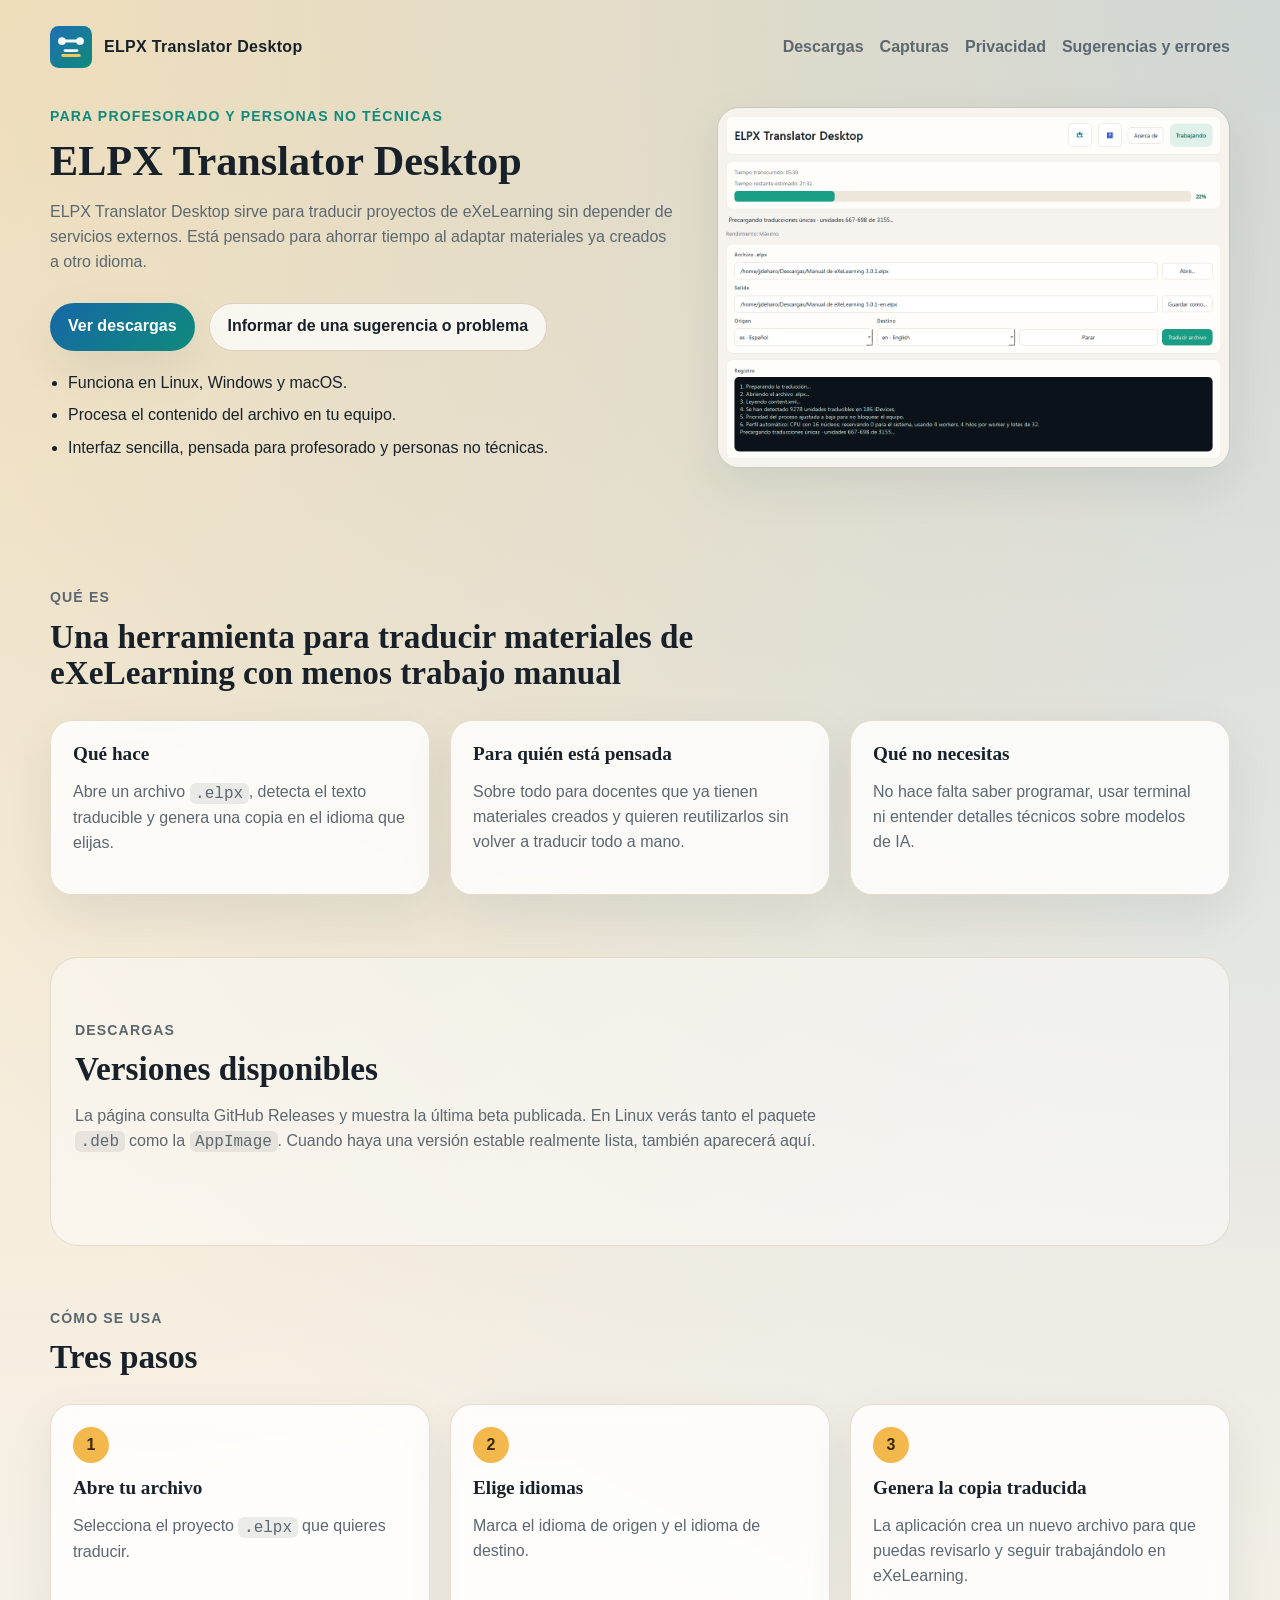
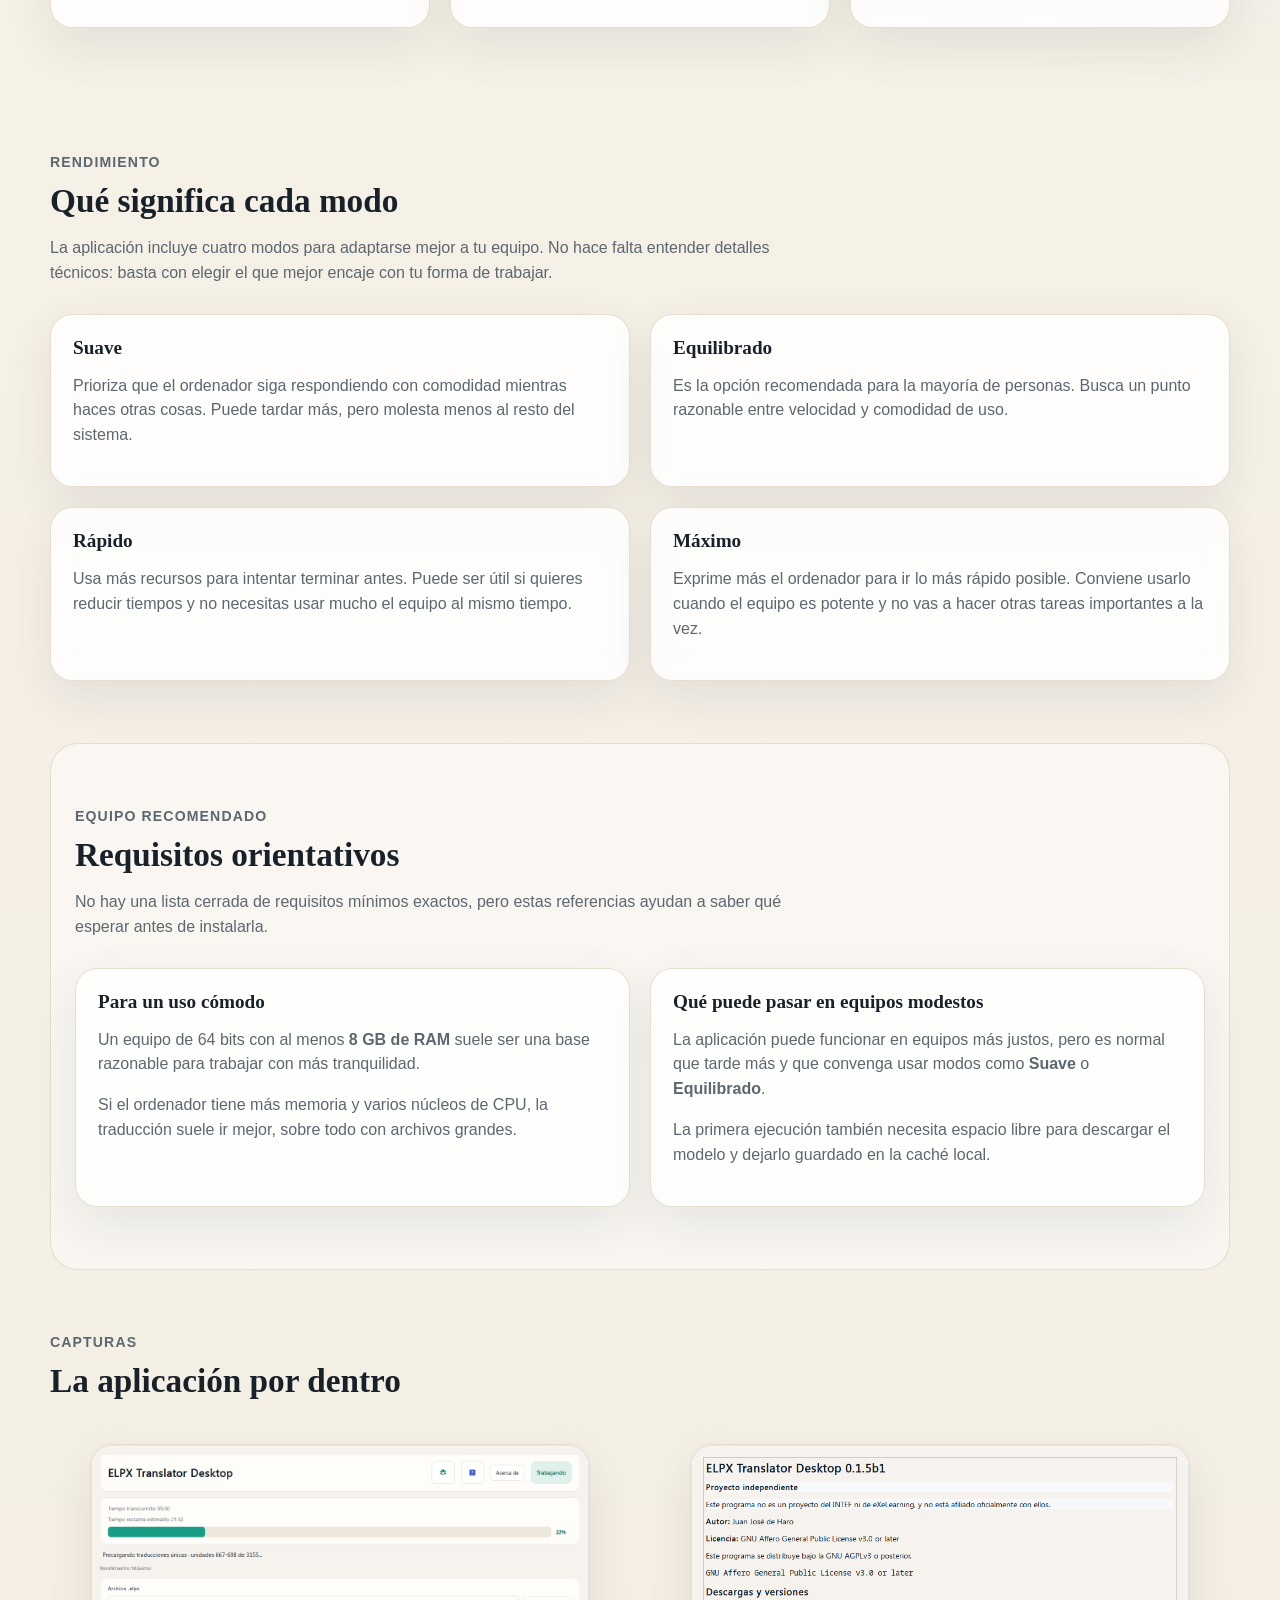
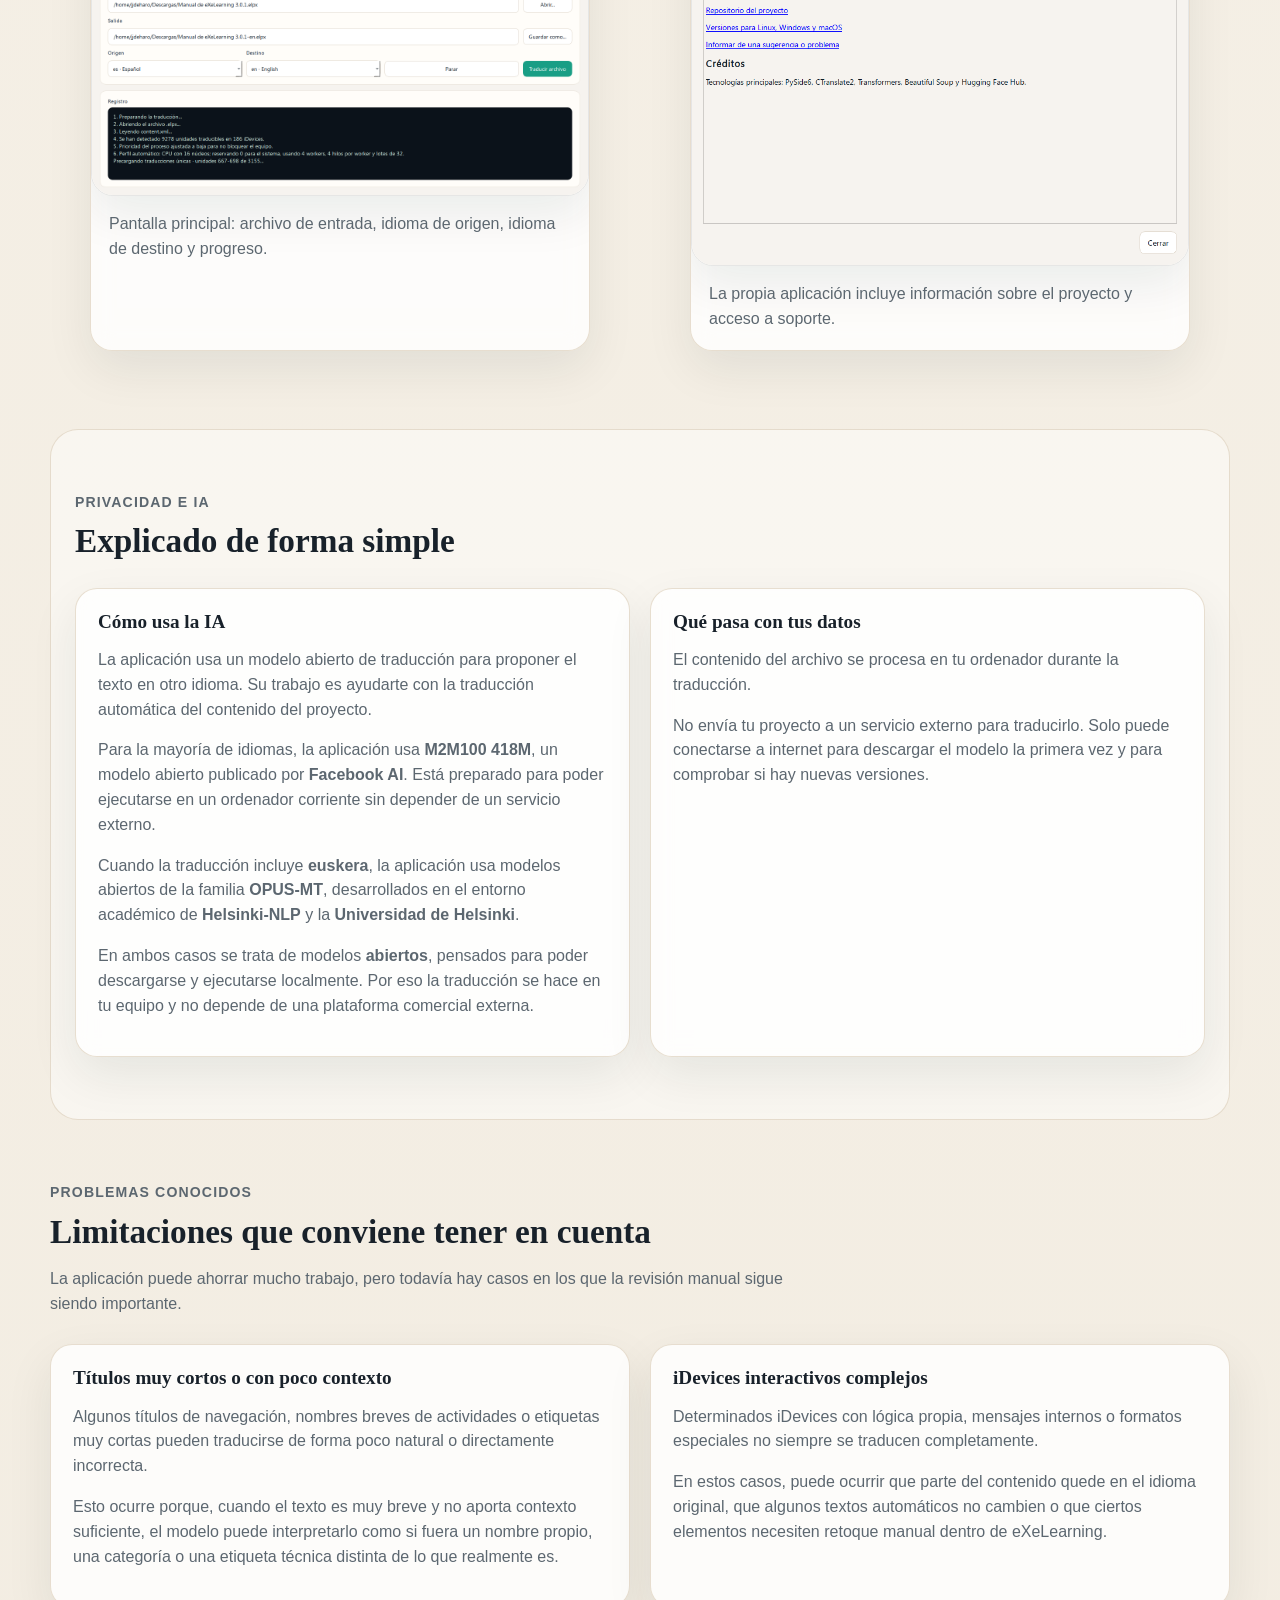
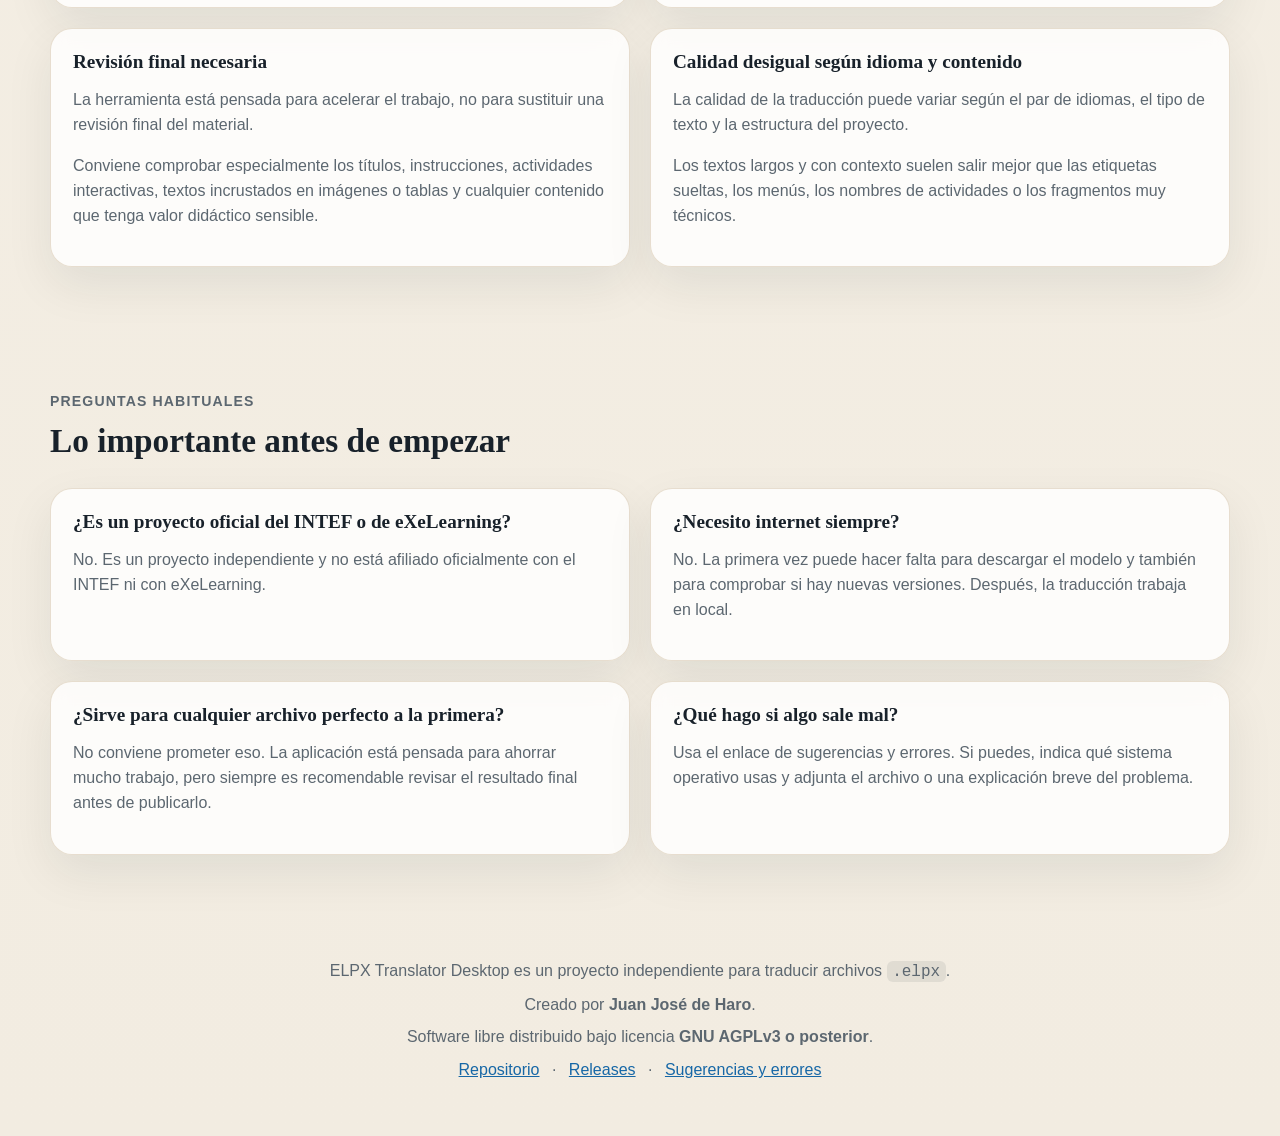
==== index.html @ 05f8ae02 "Add known issues section to website" ====
<!doctype html>
<html lang="es">
<head>
  <meta charset="utf-8">
  <meta name="viewport" content="width=device-width, initial-scale=1">
  <title>ELPX Translator Desktop</title>
  <meta name="description" content="Aplicación de escritorio para traducir archivos .elpx de forma local, pensada para profesorado y usuarios no técnicos.">
  <link rel="icon" href="src/elpx_translator_desktop/assets/elpx-translator-desktop.svg" type="image/svg+xml">
  <link rel="stylesheet" href="docs/site.css">
</head>
<body>
  <header class="hero">
    <nav class="topbar">
      <div class="brand">
        <img src="src/elpx_translator_desktop/assets/elpx-translator-desktop.svg" alt="" class="brand-icon">
        <span>ELPX Translator Desktop</span>
      </div>
      <div class="top-links">
        <a href="#descargas">Descargas</a>
        <a href="#capturas">Capturas</a>
        <a href="#privacidad">Privacidad</a>
        <a href="https://github.com/elpx-translator-desktop/elpx-translator-desktop.github.io/issues" target="_blank" rel="noopener noreferrer">Sugerencias y errores</a>
      </div>
    </nav>

    <section class="hero-body">
      <div class="hero-copy">
        <p class="eyebrow">Para profesorado y personas no técnicas</p>
        <h1>ELPX Translator Desktop</h1>
        <p class="lead">
          ELPX Translator Desktop sirve para traducir proyectos de eXeLearning sin depender de servicios externos.
          Está pensado para ahorrar tiempo al adaptar materiales ya creados a otro idioma.
        </p>
        <div class="hero-actions">
          <a class="button button-primary" href="#descargas">Ver descargas</a>
          <a class="button button-secondary" href="https://github.com/elpx-translator-desktop/elpx-translator-desktop.github.io/issues" target="_blank" rel="noopener noreferrer">Informar de una sugerencia o problema</a>
        </div>
        <ul class="hero-points">
          <li>Funciona en Linux, Windows y macOS.</li>
          <li>Procesa el contenido del archivo en tu equipo.</li>
          <li>Interfaz sencilla, pensada para profesorado y personas no técnicas.</li>
        </ul>
      </div>
      <div class="hero-shot">
        <img src="docs/assets/screenshots/main-window.png" alt="Ventana principal de ELPX Translator Desktop">
      </div>
    </section>
  </header>

  <main>
    <section class="section">
      <div class="section-header">
        <p class="eyebrow">Qué es</p>
        <h2>Una herramienta para traducir materiales de eXeLearning con menos trabajo manual</h2>
      </div>
      <div class="grid three">
        <article class="card">
          <h3>Qué hace</h3>
          <p>Abre un archivo <code>.elpx</code>, detecta el texto traducible y genera una copia en el idioma que elijas.</p>
        </article>
        <article class="card">
          <h3>Para quién está pensada</h3>
          <p>Sobre todo para docentes que ya tienen materiales creados y quieren reutilizarlos sin volver a traducir todo a mano.</p>
        </article>
        <article class="card">
          <h3>Qué no necesitas</h3>
          <p>No hace falta saber programar, usar terminal ni entender detalles técnicos sobre modelos de IA.</p>
        </article>
      </div>
    </section>

    <section id="descargas" class="section section-alt">
      <div class="section-header">
        <p class="eyebrow">Descargas</p>
        <h2>Versiones disponibles</h2>
        <p>La página consulta GitHub Releases y muestra la última beta publicada. En Linux verás tanto el paquete <code>.deb</code> como la <code>AppImage</code>. Cuando haya una versión estable realmente lista, también aparecerá aquí.</p>
      </div>

      <div class="release-grid">
        <article class="release-card is-hidden" id="stable-release">
          <div class="release-card-header">
            <p class="release-label">Versión estable</p>
            <h3>Cargando...</h3>
          </div>
          <p class="release-copy">La opción recomendada para la mayoría de personas.</p>
          <div class="download-links"></div>
        </article>

        <article class="release-card release-card-beta" id="beta-release">
          <div class="release-card-header">
            <p class="release-label">Última beta</p>
            <h3>Cargando...</h3>
          </div>
          <p class="release-copy">Si quieres probar antes los cambios más recientes y ayudarnos a detectar fallos.</p>
          <div class="download-links"></div>
        </article>
      </div>
    </section>

    <section class="section">
      <div class="section-header">
        <p class="eyebrow">Cómo se usa</p>
        <h2>Tres pasos</h2>
      </div>
      <div class="steps">
        <article class="step">
          <span class="step-number">1</span>
          <h3>Abre tu archivo</h3>
          <p>Selecciona el proyecto <code>.elpx</code> que quieres traducir.</p>
        </article>
        <article class="step">
          <span class="step-number">2</span>
          <h3>Elige idiomas</h3>
          <p>Marca el idioma de origen y el idioma de destino.</p>
        </article>
        <article class="step">
          <span class="step-number">3</span>
          <h3>Genera la copia traducida</h3>
          <p>La aplicación crea un nuevo archivo para que puedas revisarlo y seguir trabajándolo en eXeLearning.</p>
        </article>
      </div>
    </section>

    <section class="section">
      <div class="section-header">
        <p class="eyebrow">Rendimiento</p>
        <h2>Qué significa cada modo</h2>
        <p>La aplicación incluye cuatro modos para adaptarse mejor a tu equipo. No hace falta entender detalles técnicos: basta con elegir el que mejor encaje con tu forma de trabajar.</p>
      </div>
      <div class="grid two">
        <article class="card">
          <h3>Suave</h3>
          <p>Prioriza que el ordenador siga respondiendo con comodidad mientras haces otras cosas. Puede tardar más, pero molesta menos al resto del sistema.</p>
        </article>
        <article class="card">
          <h3>Equilibrado</h3>
          <p>Es la opción recomendada para la mayoría de personas. Busca un punto razonable entre velocidad y comodidad de uso.</p>
        </article>
        <article class="card">
          <h3>Rápido</h3>
          <p>Usa más recursos para intentar terminar antes. Puede ser útil si quieres reducir tiempos y no necesitas usar mucho el equipo al mismo tiempo.</p>
        </article>
        <article class="card">
          <h3>Máximo</h3>
          <p>Exprime más el ordenador para ir lo más rápido posible. Conviene usarlo cuando el equipo es potente y no vas a hacer otras tareas importantes a la vez.</p>
        </article>
      </div>
    </section>

    <section class="section section-alt">
      <div class="section-header">
        <p class="eyebrow">Equipo recomendado</p>
        <h2>Requisitos orientativos</h2>
        <p>No hay una lista cerrada de requisitos mínimos exactos, pero estas referencias ayudan a saber qué esperar antes de instalarla.</p>
      </div>
      <div class="grid two">
        <article class="card">
          <h3>Para un uso cómodo</h3>
          <p>Un equipo de 64 bits con al menos <strong>8 GB de RAM</strong> suele ser una base razonable para trabajar con más tranquilidad.</p>
          <p>Si el ordenador tiene más memoria y varios núcleos de CPU, la traducción suele ir mejor, sobre todo con archivos grandes.</p>
        </article>
        <article class="card">
          <h3>Qué puede pasar en equipos modestos</h3>
          <p>La aplicación puede funcionar en equipos más justos, pero es normal que tarde más y que convenga usar modos como <strong>Suave</strong> o <strong>Equilibrado</strong>.</p>
          <p>La primera ejecución también necesita espacio libre para descargar el modelo y dejarlo guardado en la caché local.</p>
        </article>
      </div>
    </section>

    <section id="capturas" class="section">
      <div class="section-header">
        <p class="eyebrow">Capturas</p>
        <h2>La aplicación por dentro</h2>
      </div>
      <div class="gallery">
        <figure class="shot-card">
          <img src="docs/assets/screenshots/main-window.png" alt="Pantalla principal de la aplicación">
          <figcaption>Pantalla principal: archivo de entrada, idioma de origen, idioma de destino y progreso.</figcaption>
        </figure>
        <figure class="shot-card">
          <img src="docs/assets/screenshots/about-window.png" alt="Ventana con información de la aplicación">
          <figcaption>La propia aplicación incluye información sobre el proyecto y acceso a soporte.</figcaption>
        </figure>
      </div>
    </section>

    <section id="privacidad" class="section section-alt">
      <div class="section-header">
        <p class="eyebrow">Privacidad e IA</p>
        <h2>Explicado de forma simple</h2>
      </div>
      <div class="grid two">
        <article class="card">
          <h3>Cómo usa la IA</h3>
          <p>La aplicación usa un modelo abierto de traducción para proponer el texto en otro idioma. Su trabajo es ayudarte con la traducción automática del contenido del proyecto.</p>
          <p>Para la mayoría de idiomas, la aplicación usa <strong>M2M100 418M</strong>, un modelo abierto publicado por <strong>Facebook AI</strong>. Está preparado para poder ejecutarse en un ordenador corriente sin depender de un servicio externo.</p>
          <p>Cuando la traducción incluye <strong>euskera</strong>, la aplicación usa modelos abiertos de la familia <strong>OPUS-MT</strong>, desarrollados en el entorno académico de <strong>Helsinki-NLP</strong> y la <strong>Universidad de Helsinki</strong>.</p>
          <p>En ambos casos se trata de modelos <strong>abiertos</strong>, pensados para poder descargarse y ejecutarse localmente. Por eso la traducción se hace en tu equipo y no depende de una plataforma comercial externa.</p>
        </article>
        <article class="card">
          <h3>Qué pasa con tus datos</h3>
          <p>El contenido del archivo se procesa en tu ordenador durante la traducción.</p>
          <p>No envía tu proyecto a un servicio externo para traducirlo. Solo puede conectarse a internet para descargar el modelo la primera vez y para comprobar si hay nuevas versiones.</p>
        </article>
      </div>
    </section>

    <section class="section">
      <div class="section-header">
        <p class="eyebrow">Problemas conocidos</p>
        <h2>Limitaciones que conviene tener en cuenta</h2>
        <p>La aplicación puede ahorrar mucho trabajo, pero todavía hay casos en los que la revisión manual sigue siendo importante.</p>
      </div>
      <div class="grid two">
        <article class="card">
          <h3>Títulos muy cortos o con poco contexto</h3>
          <p>Algunos títulos de navegación, nombres breves de actividades o etiquetas muy cortas pueden traducirse de forma poco natural o directamente incorrecta.</p>
          <p>Esto ocurre porque, cuando el texto es muy breve y no aporta contexto suficiente, el modelo puede interpretarlo como si fuera un nombre propio, una categoría o una etiqueta técnica distinta de lo que realmente es.</p>
        </article>
        <article class="card">
          <h3>iDevices interactivos complejos</h3>
          <p>Determinados iDevices con lógica propia, mensajes internos o formatos especiales no siempre se traducen completamente.</p>
          <p>En estos casos, puede ocurrir que parte del contenido quede en el idioma original, que algunos textos automáticos no cambien o que ciertos elementos necesiten retoque manual dentro de eXeLearning.</p>
        </article>
        <article class="card">
          <h3>Revisión final necesaria</h3>
          <p>La herramienta está pensada para acelerar el trabajo, no para sustituir una revisión final del material.</p>
          <p>Conviene comprobar especialmente los títulos, instrucciones, actividades interactivas, textos incrustados en imágenes o tablas y cualquier contenido que tenga valor didáctico sensible.</p>
        </article>
        <article class="card">
          <h3>Calidad desigual según idioma y contenido</h3>
          <p>La calidad de la traducción puede variar según el par de idiomas, el tipo de texto y la estructura del proyecto.</p>
          <p>Los textos largos y con contexto suelen salir mejor que las etiquetas sueltas, los menús, los nombres de actividades o los fragmentos muy técnicos.</p>
        </article>
      </div>
    </section>

    <section class="section">
      <div class="section-header">
        <p class="eyebrow">Preguntas habituales</p>
        <h2>Lo importante antes de empezar</h2>
      </div>
      <div class="faq">
        <article class="faq-item">
          <h3>¿Es un proyecto oficial del INTEF o de eXeLearning?</h3>
          <p>No. Es un proyecto independiente y no está afiliado oficialmente con el INTEF ni con eXeLearning.</p>
        </article>
        <article class="faq-item">
          <h3>¿Necesito internet siempre?</h3>
          <p>No. La primera vez puede hacer falta para descargar el modelo y también para comprobar si hay nuevas versiones. Después, la traducción trabaja en local.</p>
        </article>
        <article class="faq-item">
          <h3>¿Sirve para cualquier archivo perfecto a la primera?</h3>
          <p>No conviene prometer eso. La aplicación está pensada para ahorrar mucho trabajo, pero siempre es recomendable revisar el resultado final antes de publicarlo.</p>
        </article>
        <article class="faq-item">
          <h3>¿Qué hago si algo sale mal?</h3>
          <p>Usa el enlace de sugerencias y errores. Si puedes, indica qué sistema operativo usas y adjunta el archivo o una explicación breve del problema.</p>
        </article>
      </div>
    </section>
  </main>

  <footer class="footer">
    <p>ELPX Translator Desktop es un proyecto independiente para traducir archivos <code>.elpx</code>.</p>
    <p class="footer-meta">Creado por <strong>Juan José de Haro</strong>.</p>
    <p class="footer-meta">Software libre distribuido bajo licencia <strong>GNU AGPLv3 o posterior</strong>.</p>
    <p>
      <a href="https://github.com/elpx-translator-desktop/elpx-translator-desktop.github.io" target="_blank" rel="noopener noreferrer">Repositorio</a>
      <span>·</span>
      <a href="https://github.com/elpx-translator-desktop/elpx-translator-desktop.github.io/releases" target="_blank" rel="noopener noreferrer">Releases</a>
      <span>·</span>
      <a href="https://github.com/elpx-translator-desktop/elpx-translator-desktop.github.io/issues" target="_blank" rel="noopener noreferrer">Sugerencias y errores</a>
    </p>
  </footer>

  <script src="docs/site.js"></script>
</body>
</html>
---- docs/site.css ----
:root {
  --bg: #f4efe6;
  --bg-alt: #fffaf1;
  --card: rgba(255, 255, 255, 0.82);
  --line: #ddd1bd;
  --text: #18212a;
  --muted: #5c6770;
  --brand: #0f8a7b;
  --brand-dark: #1667a6;
  --accent: #f2b84b;
  --shadow: 0 18px 48px rgba(18, 33, 43, 0.08);
}

* {
  box-sizing: border-box;
}

html {
  scroll-behavior: smooth;
}

body {
  margin: 0;
  background:
    radial-gradient(circle at top left, rgba(242, 184, 75, 0.28), transparent 26%),
    radial-gradient(circle at top right, rgba(22, 103, 166, 0.18), transparent 28%),
    linear-gradient(180deg, #f7f2e9 0%, #f2ece1 100%);
  color: var(--text);
  font: 16px/1.55 "Noto Sans", "Segoe UI", sans-serif;
}

a {
  color: var(--brand-dark);
}

code {
  background: rgba(24, 33, 42, 0.08);
  border-radius: 6px;
  padding: 0.1rem 0.35rem;
  font-family: "IBM Plex Mono", "Cascadia Code", monospace;
}

.hero,
.section,
.footer {
  width: min(1180px, calc(100% - 32px));
  margin: 0 auto;
}

.topbar {
  display: flex;
  justify-content: space-between;
  align-items: center;
  gap: 24px;
  padding: 26px 0 10px;
}

.brand {
  display: flex;
  align-items: center;
  gap: 12px;
  font-weight: 800;
  letter-spacing: 0.02em;
}

.brand-icon {
  width: 42px;
  height: 42px;
}

.top-links {
  display: flex;
  flex-wrap: wrap;
  gap: 16px;
}

.top-links a {
  text-decoration: none;
  color: var(--muted);
  font-weight: 600;
}

.hero-body {
  display: grid;
  grid-template-columns: 1.1fr 0.9fr;
  gap: 40px;
  align-items: center;
  padding: 28px 0 56px;
}

.eyebrow {
  margin: 0 0 10px;
  font-size: 0.88rem;
  font-weight: 800;
  letter-spacing: 0.08em;
  text-transform: uppercase;
  color: var(--brand);
}

h1,
h2,
h3 {
  margin: 0 0 12px;
  line-height: 1.1;
  font-family: "Noto Serif", Georgia, serif;
}

h1 {
  font-size: clamp(2.1rem, 3.3vw, 3.6rem);
}

h2 {
  font-size: clamp(1.7rem, 2.6vw, 2.8rem);
}

h3 {
  font-size: 1.2rem;
}

.lead,
.section-header p,
.release-copy,
.card p,
.faq-item p,
.step p,
.footer p {
  color: var(--muted);
}

.hero-actions {
  display: flex;
  flex-wrap: wrap;
  gap: 14px;
  margin: 28px 0 18px;
}

.button {
  display: inline-flex;
  align-items: center;
  justify-content: center;
  min-height: 48px;
  padding: 0 18px;
  border-radius: 999px;
  text-decoration: none;
  font-weight: 700;
  transition: transform 120ms ease, box-shadow 120ms ease;
}

.button:hover {
  transform: translateY(-1px);
}

.button-primary {
  background: linear-gradient(135deg, var(--brand-dark), var(--brand));
  color: white;
  box-shadow: var(--shadow);
}

.button-secondary {
  background: rgba(255, 255, 255, 0.74);
  color: var(--text);
  border: 1px solid var(--line);
}

.hero-points {
  margin: 20px 0 0;
  padding-left: 18px;
}

.hero-points li {
  margin-bottom: 8px;
}

.hero-shot img,
.shot-card img {
  width: 100%;
  display: block;
  border-radius: 22px;
  border: 1px solid rgba(24, 33, 42, 0.1);
  box-shadow: var(--shadow);
}

.section {
  padding: 62px 0;
}

.section-alt {
  padding: 62px min(24px, 3vw);
  background: rgba(255, 255, 255, 0.45);
  border: 1px solid rgba(221, 209, 189, 0.7);
  border-radius: 28px;
}

.section-header {
  max-width: 760px;
  margin-bottom: 28px;
}

.grid {
  display: grid;
  gap: 20px;
}

.grid.three {
  grid-template-columns: repeat(3, minmax(0, 1fr));
}

.grid.two,
.release-grid,
.gallery,
.faq {
  grid-template-columns: repeat(2, minmax(0, 1fr));
}

.card,
.release-card,
.faq-item,
.shot-card,
.step {
  background: var(--card);
  backdrop-filter: blur(10px);
  border: 1px solid rgba(221, 209, 189, 0.7);
  border-radius: 22px;
  box-shadow: var(--shadow);
}

.card,
.faq-item,
.step,
.release-card {
  padding: 22px;
}

.release-card-beta {
  background: linear-gradient(180deg, rgba(15, 138, 123, 0.08), rgba(255, 255, 255, 0.82));
}

.is-hidden {
  display: none;
}

.release-card-header {
  display: flex;
  justify-content: space-between;
  align-items: baseline;
  gap: 16px;
}

.release-label {
  margin: 0;
  font-weight: 800;
  color: var(--brand);
  text-transform: uppercase;
  letter-spacing: 0.08em;
  font-size: 0.82rem;
}

.download-links {
  display: grid;
  gap: 12px;
  margin-top: 18px;
}

.download-link {
  display: flex;
  justify-content: space-between;
  gap: 12px;
  align-items: center;
  padding: 14px 16px;
  border-radius: 16px;
  background: white;
  border: 1px solid var(--line);
  text-decoration: none;
  color: var(--text);
}

.download-link span:last-child {
  color: var(--muted);
  font-size: 0.92rem;
}

.steps {
  display: grid;
  grid-template-columns: repeat(3, minmax(0, 1fr));
  gap: 20px;
}

.step-number {
  display: inline-flex;
  width: 36px;
  height: 36px;
  align-items: center;
  justify-content: center;
  margin-bottom: 14px;
  border-radius: 50%;
  background: var(--accent);
  color: #3b2800;
  font-weight: 800;
}

.gallery,
.faq {
  display: grid;
  gap: 20px;
}

.shot-card {
  overflow: hidden;
}

.shot-card figcaption {
  padding: 16px 18px 18px;
  color: var(--muted);
}

.footer {
  padding: 34px 0 48px;
  text-align: center;
}

.footer p {
  margin: 8px 0;
}

.footer-meta {
  color: var(--muted);
}

.footer span {
  margin: 0 8px;
  color: var(--muted);
}

@media (max-width: 980px) {
  .hero-body,
  .grid.three,
  .grid.two,
  .release-grid,
  .steps,
  .gallery,
  .faq {
    grid-template-columns: 1fr;
  }

  .topbar {
    flex-direction: column;
    align-items: flex-start;
  }
}

@media (max-width: 640px) {
  body {
    font-size: 15px;
  }

  .hero,
  .section,
  .footer {
    width: min(100% - 20px, 1180px);
  }

  .hero-actions,
  .top-links {
    flex-direction: column;
    align-items: stretch;
  }
}
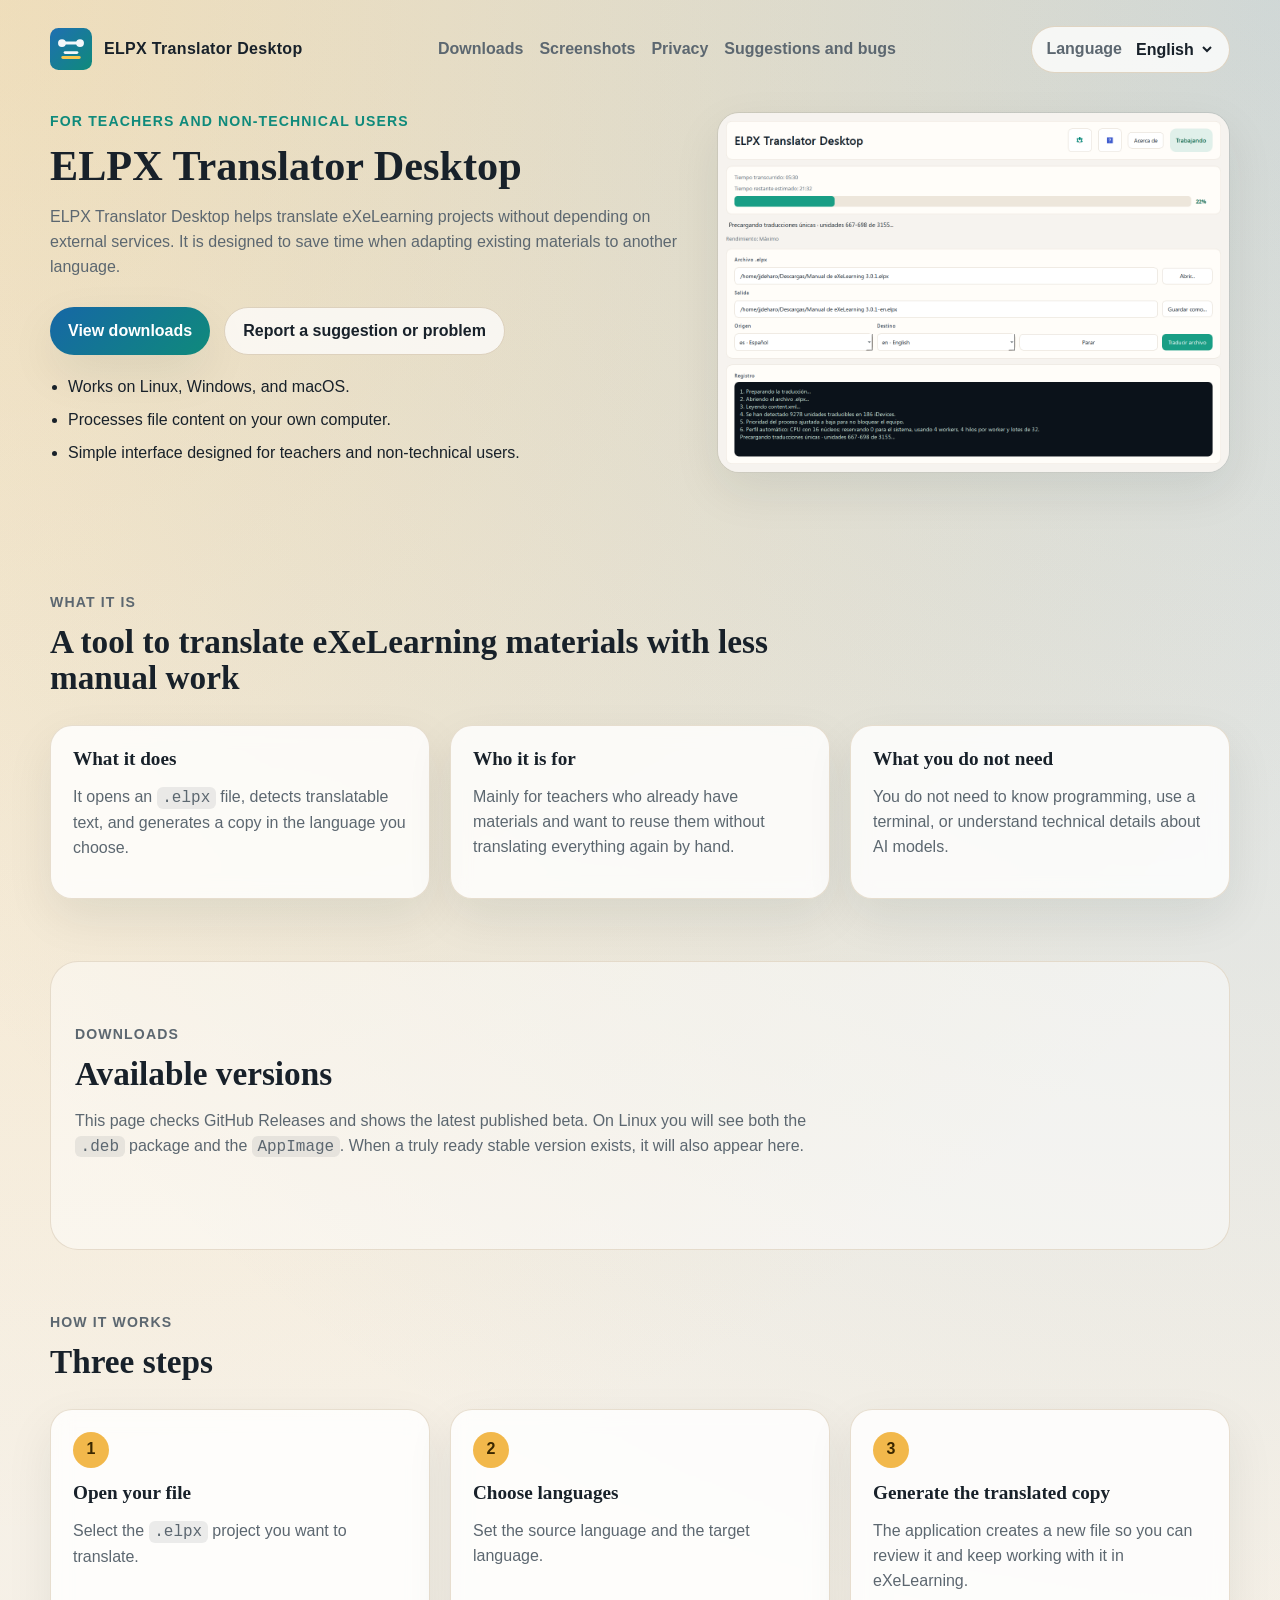
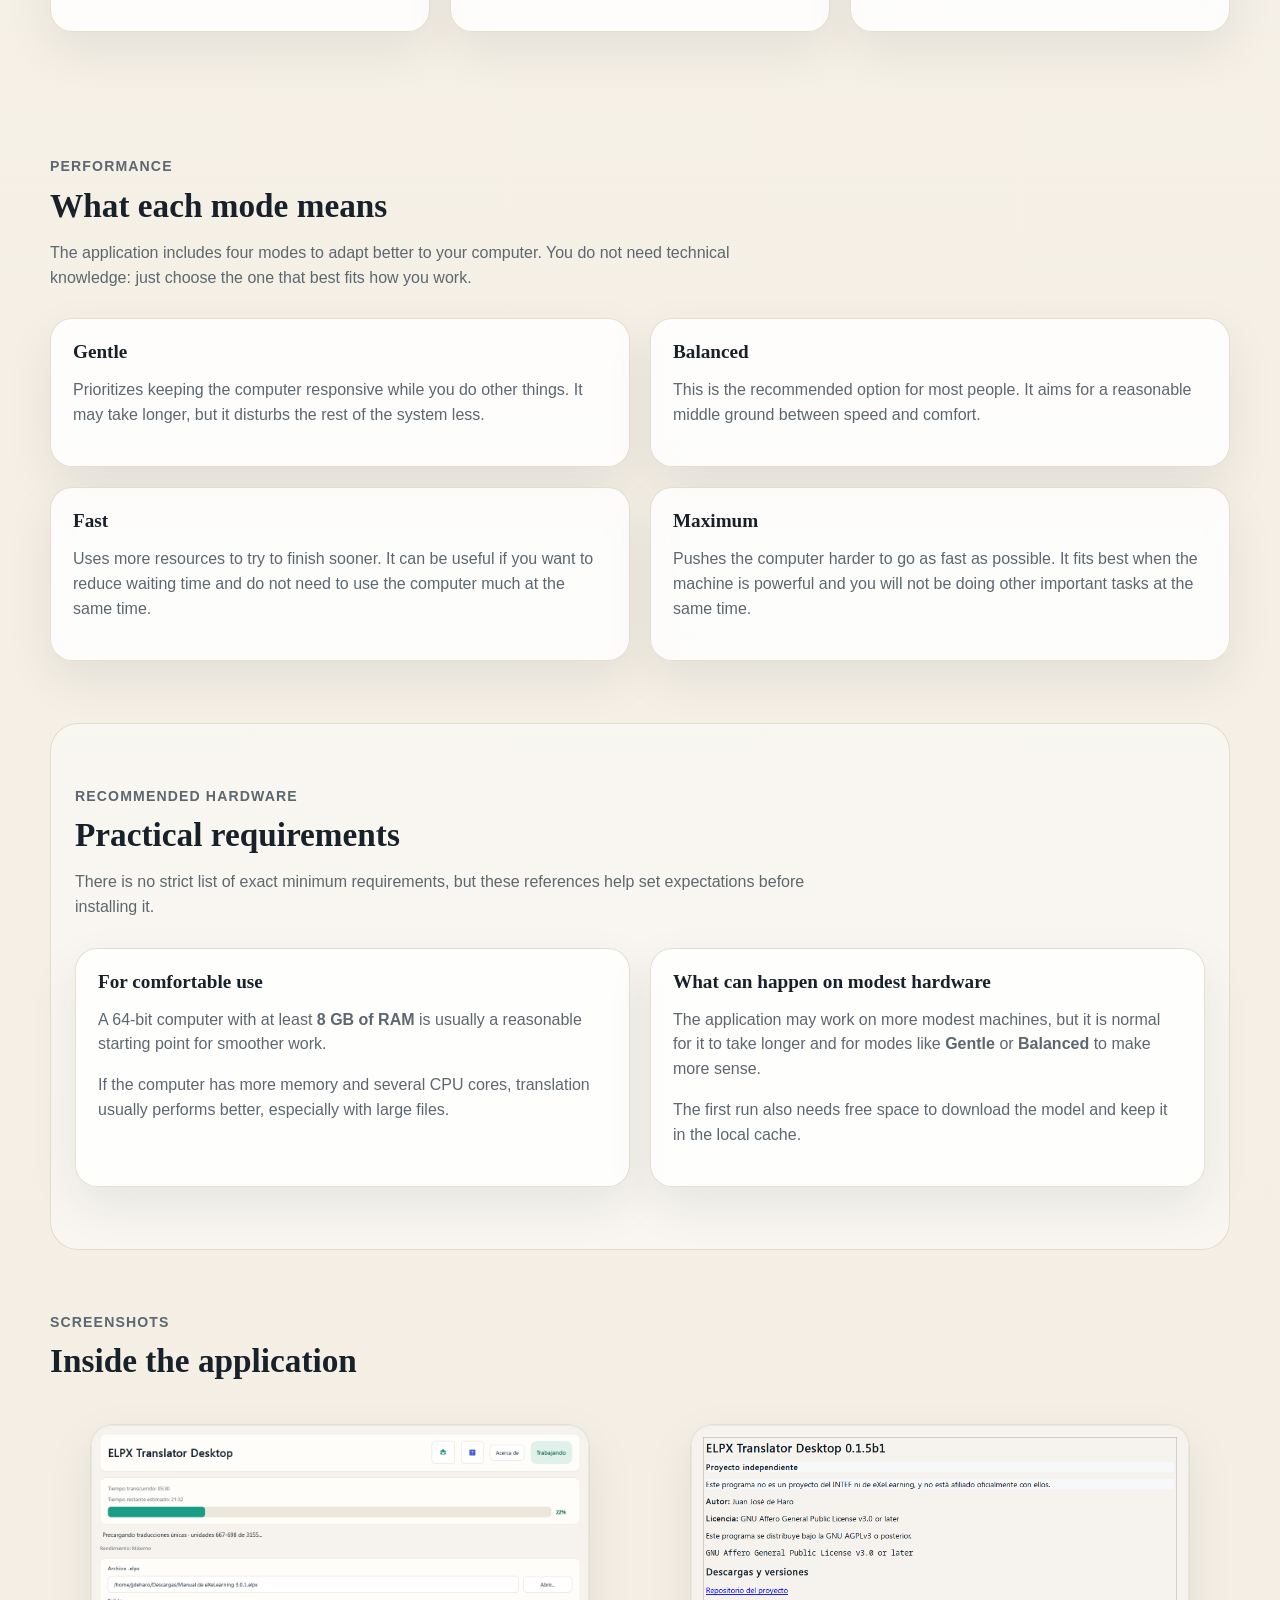
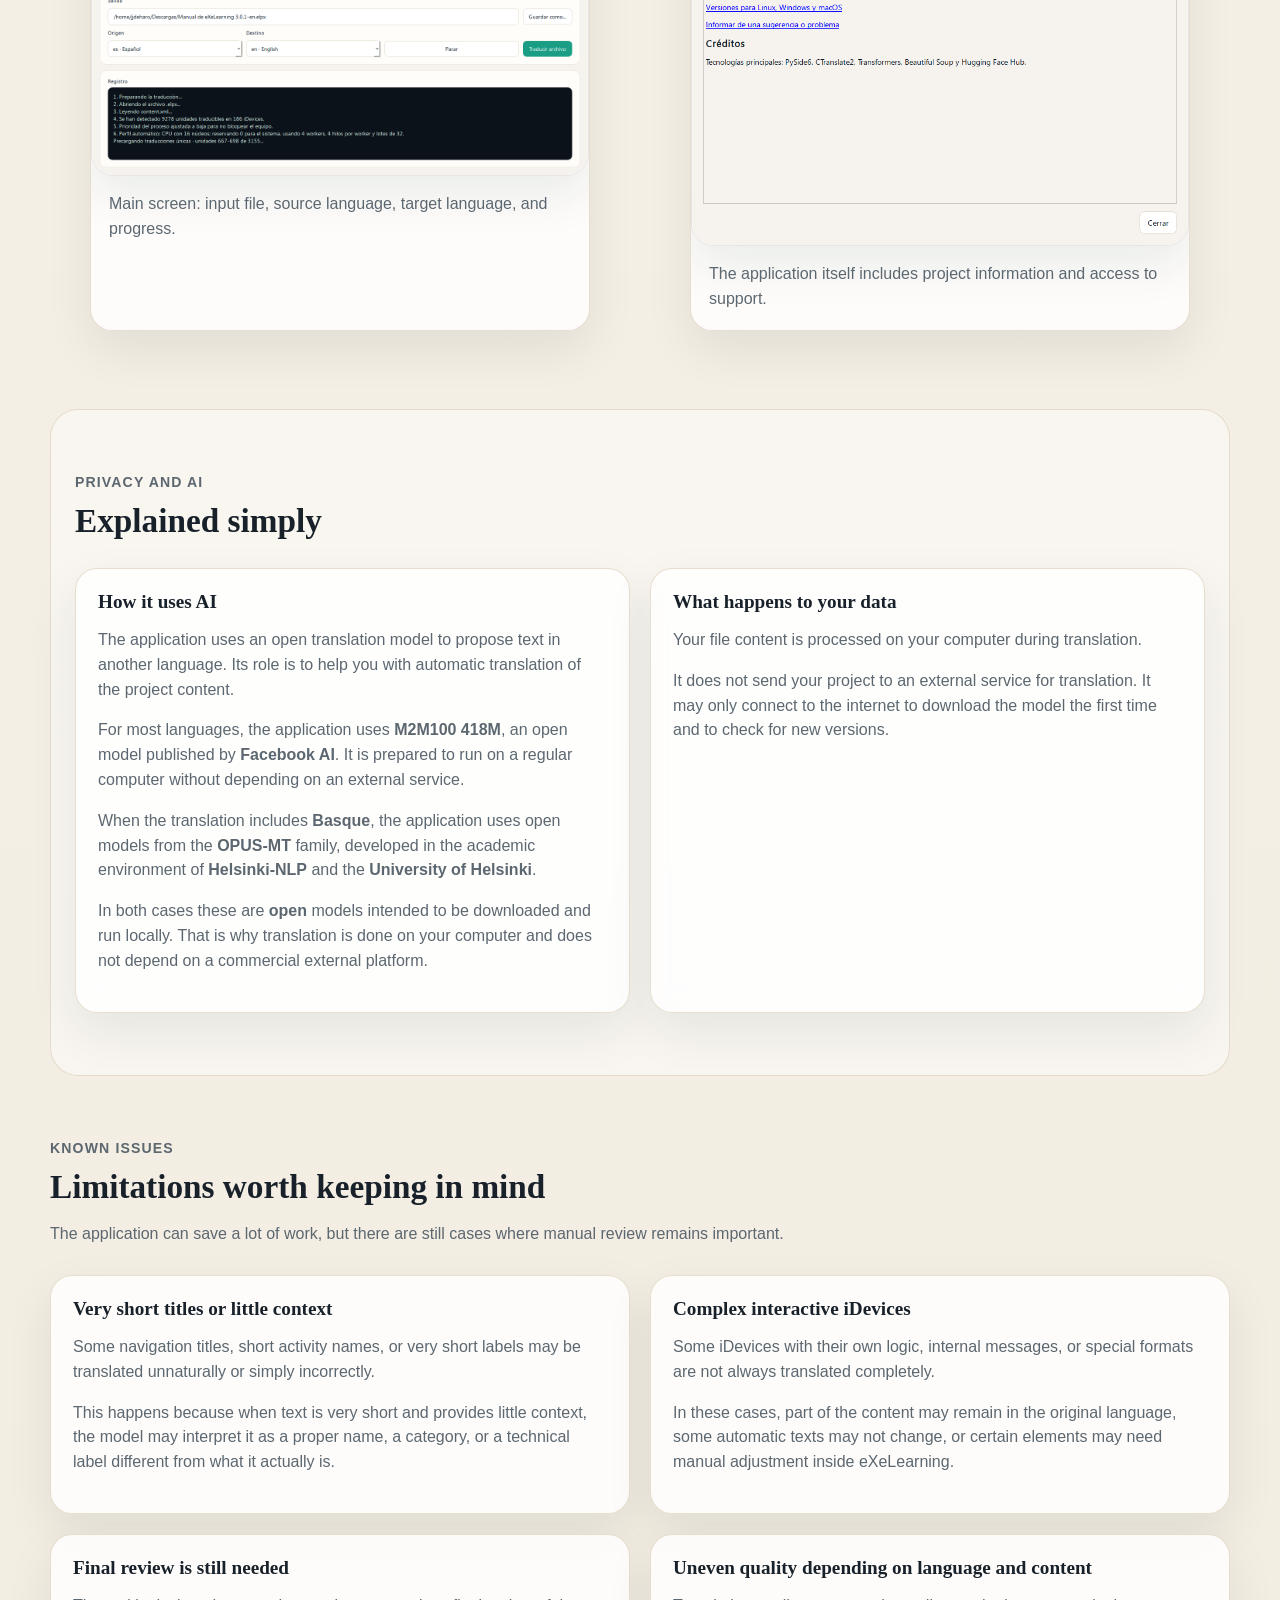
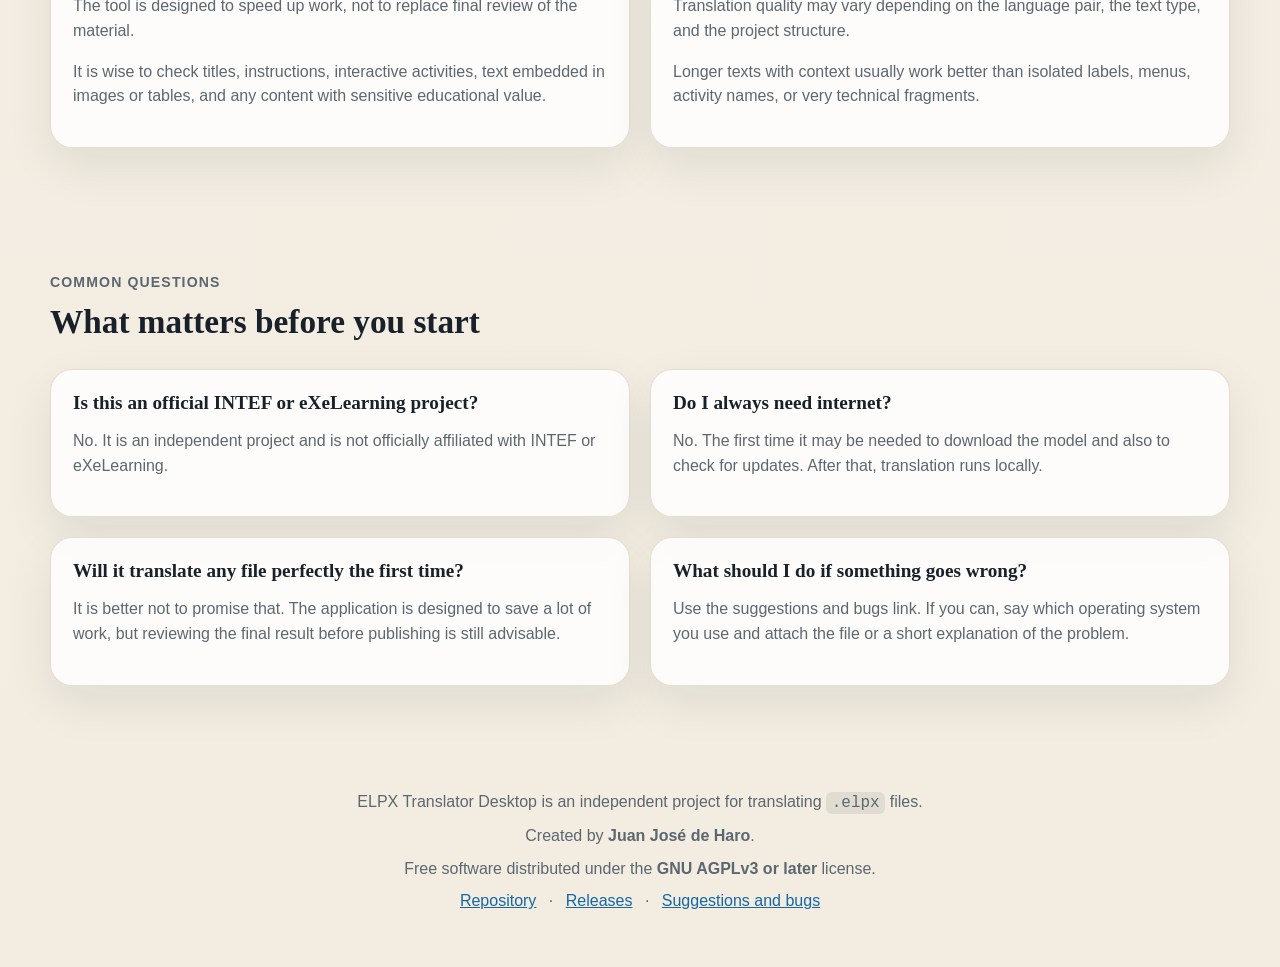
==== commit 0e17c950: "Prepare v0.1.7~beta1 prerelease" ====
--- a/index.html
+++ b/index.html
@@ -16,33 +16,43 @@
         <span>ELPX Translator Desktop</span>
       </div>
       <div class="top-links">
-        <a href="#descargas">Descargas</a>
-        <a href="#capturas">Capturas</a>
-        <a href="#privacidad">Privacidad</a>
-        <a href="https://github.com/elpx-translator-desktop/elpx-translator-desktop.github.io/issues" target="_blank" rel="noopener noreferrer">Sugerencias y errores</a>
-      </div>
+        <a href="#descargas" data-i18n="nav_downloads">Descargas</a>
+        <a href="#capturas" data-i18n="nav_screenshots">Capturas</a>
+        <a href="#privacidad" data-i18n="nav_privacy">Privacidad</a>
+        <a href="https://github.com/elpx-translator-desktop/elpx-translator-desktop.github.io/issues" target="_blank" rel="noopener noreferrer" data-i18n="nav_issues">Sugerencias y errores</a>
+      </div>
+      <label class="language-picker" for="language-picker">
+        <span data-i18n="language_label">Idioma</span>
+        <select id="language-picker" aria-label="Idioma del sitio">
+          <option value="es">Español</option>
+          <option value="en">English</option>
+          <option value="ca">Català</option>
+          <option value="eu">Euskara</option>
+          <option value="gl">Galego</option>
+        </select>
+      </label>
     </nav>
 
     <section class="hero-body">
       <div class="hero-copy">
-        <p class="eyebrow">Para profesorado y personas no técnicas</p>
+        <p class="eyebrow" data-i18n="hero_eyebrow">Para profesorado y personas no técnicas</p>
         <h1>ELPX Translator Desktop</h1>
-        <p class="lead">
+        <p class="lead" data-i18n="hero_lead">
           ELPX Translator Desktop sirve para traducir proyectos de eXeLearning sin depender de servicios externos.
           Está pensado para ahorrar tiempo al adaptar materiales ya creados a otro idioma.
         </p>
         <div class="hero-actions">
-          <a class="button button-primary" href="#descargas">Ver descargas</a>
-          <a class="button button-secondary" href="https://github.com/elpx-translator-desktop/elpx-translator-desktop.github.io/issues" target="_blank" rel="noopener noreferrer">Informar de una sugerencia o problema</a>
+          <a class="button button-primary" href="#descargas" data-i18n="hero_cta_downloads">Ver descargas</a>
+          <a class="button button-secondary" href="https://github.com/elpx-translator-desktop/elpx-translator-desktop.github.io/issues" target="_blank" rel="noopener noreferrer" data-i18n="hero_cta_issues">Informar de una sugerencia o problema</a>
         </div>
         <ul class="hero-points">
-          <li>Funciona en Linux, Windows y macOS.</li>
-          <li>Procesa el contenido del archivo en tu equipo.</li>
-          <li>Interfaz sencilla, pensada para profesorado y personas no técnicas.</li>
+          <li data-i18n="hero_point_1">Funciona en Linux, Windows y macOS.</li>
+          <li data-i18n="hero_point_2">Procesa el contenido del archivo en tu equipo.</li>
+          <li data-i18n="hero_point_3">Interfaz sencilla, pensada para profesorado y personas no técnicas.</li>
         </ul>
       </div>
       <div class="hero-shot">
-        <img src="docs/assets/screenshots/main-window.png" alt="Ventana principal de ELPX Translator Desktop">
+        <img src="docs/assets/screenshots/main-window.png" alt="Ventana principal de ELPX Translator Desktop" data-i18n-attr="alt:hero_image_alt">
       </div>
     </section>
   </header>
@@ -50,48 +60,48 @@
   <main>
     <section class="section">
       <div class="section-header">
-        <p class="eyebrow">Qué es</p>
-        <h2>Una herramienta para traducir materiales de eXeLearning con menos trabajo manual</h2>
+        <p class="eyebrow" data-i18n="what_eyebrow">Qué es</p>
+        <h2 data-i18n="what_title">Una herramienta para traducir materiales de eXeLearning con menos trabajo manual</h2>
       </div>
       <div class="grid three">
         <article class="card">
-          <h3>Qué hace</h3>
-          <p>Abre un archivo <code>.elpx</code>, detecta el texto traducible y genera una copia en el idioma que elijas.</p>
-        </article>
-        <article class="card">
-          <h3>Para quién está pensada</h3>
-          <p>Sobre todo para docentes que ya tienen materiales creados y quieren reutilizarlos sin volver a traducir todo a mano.</p>
-        </article>
-        <article class="card">
-          <h3>Qué no necesitas</h3>
-          <p>No hace falta saber programar, usar terminal ni entender detalles técnicos sobre modelos de IA.</p>
+          <h3 data-i18n="what_card_1_title">Qué hace</h3>
+          <p data-i18n="what_card_1_body" data-i18n-mode="html">Abre un archivo <code>.elpx</code>, detecta el texto traducible y genera una copia en el idioma que elijas.</p>
+        </article>
+        <article class="card">
+          <h3 data-i18n="what_card_2_title">Para quién está pensada</h3>
+          <p data-i18n="what_card_2_body">Sobre todo para docentes que ya tienen materiales creados y quieren reutilizarlos sin volver a traducir todo a mano.</p>
+        </article>
+        <article class="card">
+          <h3 data-i18n="what_card_3_title">Qué no necesitas</h3>
+          <p data-i18n="what_card_3_body">No hace falta saber programar, usar terminal ni entender detalles técnicos sobre modelos de IA.</p>
         </article>
       </div>
     </section>
 
     <section id="descargas" class="section section-alt">
       <div class="section-header">
-        <p class="eyebrow">Descargas</p>
-        <h2>Versiones disponibles</h2>
-        <p>La página consulta GitHub Releases y muestra la última beta publicada. En Linux verás tanto el paquete <code>.deb</code> como la <code>AppImage</code>. Cuando haya una versión estable realmente lista, también aparecerá aquí.</p>
+        <p class="eyebrow" data-i18n="downloads_eyebrow">Descargas</p>
+        <h2 data-i18n="downloads_title">Versiones disponibles</h2>
+        <p data-i18n="downloads_body" data-i18n-mode="html">La página consulta GitHub Releases y muestra la última beta publicada. En Linux verás tanto el paquete <code>.deb</code> como la <code>AppImage</code>. Cuando haya una versión estable realmente lista, también aparecerá aquí.</p>
       </div>
 
       <div class="release-grid">
         <article class="release-card is-hidden" id="stable-release">
           <div class="release-card-header">
-            <p class="release-label">Versión estable</p>
-            <h3>Cargando...</h3>
+            <p class="release-label" data-release-label="stable" data-i18n="release_stable_label">Versión estable</p>
+            <h3 data-release-title="stable"></h3>
           </div>
-          <p class="release-copy">La opción recomendada para la mayoría de personas.</p>
+          <p class="release-copy" data-release-copy="stable" data-i18n="release_stable_copy">La opción recomendada para la mayoría de personas.</p>
           <div class="download-links"></div>
         </article>
 
         <article class="release-card release-card-beta" id="beta-release">
           <div class="release-card-header">
-            <p class="release-label">Última beta</p>
-            <h3>Cargando...</h3>
+            <p class="release-label" data-release-label="beta" data-i18n="release_beta_label">Última beta</p>
+            <h3 data-release-title="beta"></h3>
           </div>
-          <p class="release-copy">Si quieres probar antes los cambios más recientes y ayudarnos a detectar fallos.</p>
+          <p class="release-copy" data-release-copy="beta" data-i18n="release_beta_copy">Si quieres probar antes los cambios más recientes y ayudarnos a detectar fallos.</p>
           <div class="download-links"></div>
         </article>
       </div>
@@ -99,178 +109,178 @@
 
     <section class="section">
       <div class="section-header">
-        <p class="eyebrow">Cómo se usa</p>
-        <h2>Tres pasos</h2>
+        <p class="eyebrow" data-i18n="steps_eyebrow">Cómo se usa</p>
+        <h2 data-i18n="steps_title">Tres pasos</h2>
       </div>
       <div class="steps">
         <article class="step">
           <span class="step-number">1</span>
-          <h3>Abre tu archivo</h3>
-          <p>Selecciona el proyecto <code>.elpx</code> que quieres traducir.</p>
+          <h3 data-i18n="step_1_title">Abre tu archivo</h3>
+          <p data-i18n="step_1_body" data-i18n-mode="html">Selecciona el proyecto <code>.elpx</code> que quieres traducir.</p>
         </article>
         <article class="step">
           <span class="step-number">2</span>
-          <h3>Elige idiomas</h3>
-          <p>Marca el idioma de origen y el idioma de destino.</p>
+          <h3 data-i18n="step_2_title">Elige idiomas</h3>
+          <p data-i18n="step_2_body">Marca el idioma de origen y el idioma de destino.</p>
         </article>
         <article class="step">
           <span class="step-number">3</span>
-          <h3>Genera la copia traducida</h3>
-          <p>La aplicación crea un nuevo archivo para que puedas revisarlo y seguir trabajándolo en eXeLearning.</p>
-        </article>
-      </div>
-    </section>
-
-    <section class="section">
-      <div class="section-header">
-        <p class="eyebrow">Rendimiento</p>
-        <h2>Qué significa cada modo</h2>
-        <p>La aplicación incluye cuatro modos para adaptarse mejor a tu equipo. No hace falta entender detalles técnicos: basta con elegir el que mejor encaje con tu forma de trabajar.</p>
-      </div>
-      <div class="grid two">
-        <article class="card">
-          <h3>Suave</h3>
-          <p>Prioriza que el ordenador siga respondiendo con comodidad mientras haces otras cosas. Puede tardar más, pero molesta menos al resto del sistema.</p>
-        </article>
-        <article class="card">
-          <h3>Equilibrado</h3>
-          <p>Es la opción recomendada para la mayoría de personas. Busca un punto razonable entre velocidad y comodidad de uso.</p>
-        </article>
-        <article class="card">
-          <h3>Rápido</h3>
-          <p>Usa más recursos para intentar terminar antes. Puede ser útil si quieres reducir tiempos y no necesitas usar mucho el equipo al mismo tiempo.</p>
-        </article>
-        <article class="card">
-          <h3>Máximo</h3>
-          <p>Exprime más el ordenador para ir lo más rápido posible. Conviene usarlo cuando el equipo es potente y no vas a hacer otras tareas importantes a la vez.</p>
+          <h3 data-i18n="step_3_title">Genera la copia traducida</h3>
+          <p data-i18n="step_3_body">La aplicación crea un nuevo archivo para que puedas revisarlo y seguir trabajándolo en eXeLearning.</p>
+        </article>
+      </div>
+    </section>
+
+    <section class="section">
+      <div class="section-header">
+        <p class="eyebrow" data-i18n="performance_eyebrow">Rendimiento</p>
+        <h2 data-i18n="performance_title">Qué significa cada modo</h2>
+        <p data-i18n="performance_body">La aplicación incluye cuatro modos para adaptarse mejor a tu equipo. No hace falta entender detalles técnicos: basta con elegir el que mejor encaje con tu forma de trabajar.</p>
+      </div>
+      <div class="grid two">
+        <article class="card">
+          <h3 data-i18n="perf_card_1_title">Suave</h3>
+          <p data-i18n="perf_card_1_body">Prioriza que el ordenador siga respondiendo con comodidad mientras haces otras cosas. Puede tardar más, pero molesta menos al resto del sistema.</p>
+        </article>
+        <article class="card">
+          <h3 data-i18n="perf_card_2_title">Equilibrado</h3>
+          <p data-i18n="perf_card_2_body">Es la opción recomendada para la mayoría de personas. Busca un punto razonable entre velocidad y comodidad de uso.</p>
+        </article>
+        <article class="card">
+          <h3 data-i18n="perf_card_3_title">Rápido</h3>
+          <p data-i18n="perf_card_3_body">Usa más recursos para intentar terminar antes. Puede ser útil si quieres reducir tiempos y no necesitas usar mucho el equipo al mismo tiempo.</p>
+        </article>
+        <article class="card">
+          <h3 data-i18n="perf_card_4_title">Máximo</h3>
+          <p data-i18n="perf_card_4_body">Exprime más el ordenador para ir lo más rápido posible. Conviene usarlo cuando el equipo es potente y no vas a hacer otras tareas importantes a la vez.</p>
         </article>
       </div>
     </section>
 
     <section class="section section-alt">
       <div class="section-header">
-        <p class="eyebrow">Equipo recomendado</p>
-        <h2>Requisitos orientativos</h2>
-        <p>No hay una lista cerrada de requisitos mínimos exactos, pero estas referencias ayudan a saber qué esperar antes de instalarla.</p>
-      </div>
-      <div class="grid two">
-        <article class="card">
-          <h3>Para un uso cómodo</h3>
-          <p>Un equipo de 64 bits con al menos <strong>8 GB de RAM</strong> suele ser una base razonable para trabajar con más tranquilidad.</p>
-          <p>Si el ordenador tiene más memoria y varios núcleos de CPU, la traducción suele ir mejor, sobre todo con archivos grandes.</p>
-        </article>
-        <article class="card">
-          <h3>Qué puede pasar en equipos modestos</h3>
-          <p>La aplicación puede funcionar en equipos más justos, pero es normal que tarde más y que convenga usar modos como <strong>Suave</strong> o <strong>Equilibrado</strong>.</p>
-          <p>La primera ejecución también necesita espacio libre para descargar el modelo y dejarlo guardado en la caché local.</p>
+        <p class="eyebrow" data-i18n="requirements_eyebrow">Equipo recomendado</p>
+        <h2 data-i18n="requirements_title">Requisitos orientativos</h2>
+        <p data-i18n="requirements_body">No hay una lista cerrada de requisitos mínimos exactos, pero estas referencias ayudan a saber qué esperar antes de instalarla.</p>
+      </div>
+      <div class="grid two">
+        <article class="card">
+          <h3 data-i18n="requirements_card_1_title">Para un uso cómodo</h3>
+          <p data-i18n="requirements_card_1_body_1" data-i18n-mode="html">Un equipo de 64 bits con al menos <strong>8 GB de RAM</strong> suele ser una base razonable para trabajar con más tranquilidad.</p>
+          <p data-i18n="requirements_card_1_body_2">Si el ordenador tiene más memoria y varios núcleos de CPU, la traducción suele ir mejor, sobre todo con archivos grandes.</p>
+        </article>
+        <article class="card">
+          <h3 data-i18n="requirements_card_2_title">Qué puede pasar en equipos modestos</h3>
+          <p data-i18n="requirements_card_2_body_1" data-i18n-mode="html">La aplicación puede funcionar en equipos más justos, pero es normal que tarde más y que convenga usar modos como <strong>Suave</strong> o <strong>Equilibrado</strong>.</p>
+          <p data-i18n="requirements_card_2_body_2">La primera ejecución también necesita espacio libre para descargar el modelo y dejarlo guardado en la caché local.</p>
         </article>
       </div>
     </section>
 
     <section id="capturas" class="section">
       <div class="section-header">
-        <p class="eyebrow">Capturas</p>
-        <h2>La aplicación por dentro</h2>
+        <p class="eyebrow" data-i18n="screenshots_eyebrow">Capturas</p>
+        <h2 data-i18n="screenshots_title">La aplicación por dentro</h2>
       </div>
       <div class="gallery">
         <figure class="shot-card">
-          <img src="docs/assets/screenshots/main-window.png" alt="Pantalla principal de la aplicación">
-          <figcaption>Pantalla principal: archivo de entrada, idioma de origen, idioma de destino y progreso.</figcaption>
+          <img src="docs/assets/screenshots/main-window.png" alt="Pantalla principal de la aplicación" data-i18n-attr="alt:screenshot_1_alt">
+          <figcaption data-i18n="screenshot_1_caption">Pantalla principal: archivo de entrada, idioma de origen, idioma de destino y progreso.</figcaption>
         </figure>
         <figure class="shot-card">
-          <img src="docs/assets/screenshots/about-window.png" alt="Ventana con información de la aplicación">
-          <figcaption>La propia aplicación incluye información sobre el proyecto y acceso a soporte.</figcaption>
+          <img src="docs/assets/screenshots/about-window.png" alt="Ventana con información de la aplicación" data-i18n-attr="alt:screenshot_2_alt">
+          <figcaption data-i18n="screenshot_2_caption">La propia aplicación incluye información sobre el proyecto y acceso a soporte.</figcaption>
         </figure>
       </div>
     </section>
 
     <section id="privacidad" class="section section-alt">
       <div class="section-header">
-        <p class="eyebrow">Privacidad e IA</p>
-        <h2>Explicado de forma simple</h2>
-      </div>
-      <div class="grid two">
-        <article class="card">
-          <h3>Cómo usa la IA</h3>
-          <p>La aplicación usa un modelo abierto de traducción para proponer el texto en otro idioma. Su trabajo es ayudarte con la traducción automática del contenido del proyecto.</p>
-          <p>Para la mayoría de idiomas, la aplicación usa <strong>M2M100 418M</strong>, un modelo abierto publicado por <strong>Facebook AI</strong>. Está preparado para poder ejecutarse en un ordenador corriente sin depender de un servicio externo.</p>
-          <p>Cuando la traducción incluye <strong>euskera</strong>, la aplicación usa modelos abiertos de la familia <strong>OPUS-MT</strong>, desarrollados en el entorno académico de <strong>Helsinki-NLP</strong> y la <strong>Universidad de Helsinki</strong>.</p>
-          <p>En ambos casos se trata de modelos <strong>abiertos</strong>, pensados para poder descargarse y ejecutarse localmente. Por eso la traducción se hace en tu equipo y no depende de una plataforma comercial externa.</p>
-        </article>
-        <article class="card">
-          <h3>Qué pasa con tus datos</h3>
-          <p>El contenido del archivo se procesa en tu ordenador durante la traducción.</p>
-          <p>No envía tu proyecto a un servicio externo para traducirlo. Solo puede conectarse a internet para descargar el modelo la primera vez y para comprobar si hay nuevas versiones.</p>
-        </article>
-      </div>
-    </section>
-
-    <section class="section">
-      <div class="section-header">
-        <p class="eyebrow">Problemas conocidos</p>
-        <h2>Limitaciones que conviene tener en cuenta</h2>
-        <p>La aplicación puede ahorrar mucho trabajo, pero todavía hay casos en los que la revisión manual sigue siendo importante.</p>
-      </div>
-      <div class="grid two">
-        <article class="card">
-          <h3>Títulos muy cortos o con poco contexto</h3>
-          <p>Algunos títulos de navegación, nombres breves de actividades o etiquetas muy cortas pueden traducirse de forma poco natural o directamente incorrecta.</p>
-          <p>Esto ocurre porque, cuando el texto es muy breve y no aporta contexto suficiente, el modelo puede interpretarlo como si fuera un nombre propio, una categoría o una etiqueta técnica distinta de lo que realmente es.</p>
-        </article>
-        <article class="card">
-          <h3>iDevices interactivos complejos</h3>
-          <p>Determinados iDevices con lógica propia, mensajes internos o formatos especiales no siempre se traducen completamente.</p>
-          <p>En estos casos, puede ocurrir que parte del contenido quede en el idioma original, que algunos textos automáticos no cambien o que ciertos elementos necesiten retoque manual dentro de eXeLearning.</p>
-        </article>
-        <article class="card">
-          <h3>Revisión final necesaria</h3>
-          <p>La herramienta está pensada para acelerar el trabajo, no para sustituir una revisión final del material.</p>
-          <p>Conviene comprobar especialmente los títulos, instrucciones, actividades interactivas, textos incrustados en imágenes o tablas y cualquier contenido que tenga valor didáctico sensible.</p>
-        </article>
-        <article class="card">
-          <h3>Calidad desigual según idioma y contenido</h3>
-          <p>La calidad de la traducción puede variar según el par de idiomas, el tipo de texto y la estructura del proyecto.</p>
-          <p>Los textos largos y con contexto suelen salir mejor que las etiquetas sueltas, los menús, los nombres de actividades o los fragmentos muy técnicos.</p>
-        </article>
-      </div>
-    </section>
-
-    <section class="section">
-      <div class="section-header">
-        <p class="eyebrow">Preguntas habituales</p>
-        <h2>Lo importante antes de empezar</h2>
+        <p class="eyebrow" data-i18n="privacy_eyebrow">Privacidad e IA</p>
+        <h2 data-i18n="privacy_title">Explicado de forma simple</h2>
+      </div>
+      <div class="grid two">
+        <article class="card">
+          <h3 data-i18n="privacy_card_1_title">Cómo usa la IA</h3>
+          <p data-i18n="privacy_card_1_body_1">La aplicación usa un modelo abierto de traducción para proponer el texto en otro idioma. Su trabajo es ayudarte con la traducción automática del contenido del proyecto.</p>
+          <p data-i18n="privacy_card_1_body_2" data-i18n-mode="html">Para la mayoría de idiomas, la aplicación usa <strong>M2M100 418M</strong>, un modelo abierto publicado por <strong>Facebook AI</strong>. Está preparado para poder ejecutarse en un ordenador corriente sin depender de un servicio externo.</p>
+          <p data-i18n="privacy_card_1_body_3" data-i18n-mode="html">Cuando la traducción incluye <strong>euskera</strong>, la aplicación usa modelos abiertos de la familia <strong>OPUS-MT</strong>, desarrollados en el entorno académico de <strong>Helsinki-NLP</strong> y la <strong>Universidad de Helsinki</strong>.</p>
+          <p data-i18n="privacy_card_1_body_4" data-i18n-mode="html">En ambos casos se trata de modelos <strong>abiertos</strong>, pensados para poder descargarse y ejecutarse localmente. Por eso la traducción se hace en tu equipo y no depende de una plataforma comercial externa.</p>
+        </article>
+        <article class="card">
+          <h3 data-i18n="privacy_card_2_title">Qué pasa con tus datos</h3>
+          <p data-i18n="privacy_card_2_body_1">El contenido del archivo se procesa en tu ordenador durante la traducción.</p>
+          <p data-i18n="privacy_card_2_body_2">No envía tu proyecto a un servicio externo para traducirlo. Solo puede conectarse a internet para descargar el modelo la primera vez y para comprobar si hay nuevas versiones.</p>
+        </article>
+      </div>
+    </section>
+
+    <section class="section">
+      <div class="section-header">
+        <p class="eyebrow" data-i18n="known_eyebrow">Problemas conocidos</p>
+        <h2 data-i18n="known_title">Limitaciones que conviene tener en cuenta</h2>
+        <p data-i18n="known_body">La aplicación puede ahorrar mucho trabajo, pero todavía hay casos en los que la revisión manual sigue siendo importante.</p>
+      </div>
+      <div class="grid two">
+        <article class="card">
+          <h3 data-i18n="known_card_1_title">Títulos muy cortos o con poco contexto</h3>
+          <p data-i18n="known_card_1_body_1">Algunos títulos de navegación, nombres breves de actividades o etiquetas muy cortas pueden traducirse de forma poco natural o directamente incorrecta.</p>
+          <p data-i18n="known_card_1_body_2">Esto ocurre porque, cuando el texto es muy breve y no aporta contexto suficiente, el modelo puede interpretarlo como si fuera un nombre propio, una categoría o una etiqueta técnica distinta de lo que realmente es.</p>
+        </article>
+        <article class="card">
+          <h3 data-i18n="known_card_2_title">iDevices interactivos complejos</h3>
+          <p data-i18n="known_card_2_body_1">Determinados iDevices con lógica propia, mensajes internos o formatos especiales no siempre se traducen completamente.</p>
+          <p data-i18n="known_card_2_body_2">En estos casos, puede ocurrir que parte del contenido quede en el idioma original, que algunos textos automáticos no cambien o que ciertos elementos necesiten retoque manual dentro de eXeLearning.</p>
+        </article>
+        <article class="card">
+          <h3 data-i18n="known_card_3_title">Revisión final necesaria</h3>
+          <p data-i18n="known_card_3_body_1">La herramienta está pensada para acelerar el trabajo, no para sustituir una revisión final del material.</p>
+          <p data-i18n="known_card_3_body_2">Conviene comprobar especialmente los títulos, instrucciones, actividades interactivas, textos incrustados en imágenes o tablas y cualquier contenido que tenga valor didáctico sensible.</p>
+        </article>
+        <article class="card">
+          <h3 data-i18n="known_card_4_title">Calidad desigual según idioma y contenido</h3>
+          <p data-i18n="known_card_4_body_1">La calidad de la traducción puede variar según el par de idiomas, el tipo de texto y la estructura del proyecto.</p>
+          <p data-i18n="known_card_4_body_2">Los textos largos y con contexto suelen salir mejor que las etiquetas sueltas, los menús, los nombres de actividades o los fragmentos muy técnicos.</p>
+        </article>
+      </div>
+    </section>
+
+    <section class="section">
+      <div class="section-header">
+        <p class="eyebrow" data-i18n="faq_eyebrow">Preguntas habituales</p>
+        <h2 data-i18n="faq_title">Lo importante antes de empezar</h2>
       </div>
       <div class="faq">
         <article class="faq-item">
-          <h3>¿Es un proyecto oficial del INTEF o de eXeLearning?</h3>
-          <p>No. Es un proyecto independiente y no está afiliado oficialmente con el INTEF ni con eXeLearning.</p>
-        </article>
-        <article class="faq-item">
-          <h3>¿Necesito internet siempre?</h3>
-          <p>No. La primera vez puede hacer falta para descargar el modelo y también para comprobar si hay nuevas versiones. Después, la traducción trabaja en local.</p>
-        </article>
-        <article class="faq-item">
-          <h3>¿Sirve para cualquier archivo perfecto a la primera?</h3>
-          <p>No conviene prometer eso. La aplicación está pensada para ahorrar mucho trabajo, pero siempre es recomendable revisar el resultado final antes de publicarlo.</p>
-        </article>
-        <article class="faq-item">
-          <h3>¿Qué hago si algo sale mal?</h3>
-          <p>Usa el enlace de sugerencias y errores. Si puedes, indica qué sistema operativo usas y adjunta el archivo o una explicación breve del problema.</p>
+          <h3 data-i18n="faq_1_title">¿Es un proyecto oficial del INTEF o de eXeLearning?</h3>
+          <p data-i18n="faq_1_body">No. Es un proyecto independiente y no está afiliado oficialmente con el INTEF ni con eXeLearning.</p>
+        </article>
+        <article class="faq-item">
+          <h3 data-i18n="faq_2_title">¿Necesito internet siempre?</h3>
+          <p data-i18n="faq_2_body">No. La primera vez puede hacer falta para descargar el modelo y también para comprobar si hay nuevas versiones. Después, la traducción trabaja en local.</p>
+        </article>
+        <article class="faq-item">
+          <h3 data-i18n="faq_3_title">¿Sirve para cualquier archivo perfecto a la primera?</h3>
+          <p data-i18n="faq_3_body">No conviene prometer eso. La aplicación está pensada para ahorrar mucho trabajo, pero siempre es recomendable revisar el resultado final antes de publicarlo.</p>
+        </article>
+        <article class="faq-item">
+          <h3 data-i18n="faq_4_title">¿Qué hago si algo sale mal?</h3>
+          <p data-i18n="faq_4_body">Usa el enlace de sugerencias y errores. Si puedes, indica qué sistema operativo usas y adjunta el archivo o una explicación breve del problema.</p>
         </article>
       </div>
     </section>
   </main>
 
   <footer class="footer">
-    <p>ELPX Translator Desktop es un proyecto independiente para traducir archivos <code>.elpx</code>.</p>
-    <p class="footer-meta">Creado por <strong>Juan José de Haro</strong>.</p>
-    <p class="footer-meta">Software libre distribuido bajo licencia <strong>GNU AGPLv3 o posterior</strong>.</p>
+    <p data-i18n="footer_body" data-i18n-mode="html">ELPX Translator Desktop es un proyecto independiente para traducir archivos <code>.elpx</code>.</p>
+    <p class="footer-meta" data-i18n="footer_author" data-i18n-mode="html">Creado por <strong>Juan José de Haro</strong>.</p>
+    <p class="footer-meta" data-i18n="footer_license" data-i18n-mode="html">Software libre distribuido bajo licencia <strong>GNU AGPLv3 o posterior</strong>.</p>
     <p>
-      <a href="https://github.com/elpx-translator-desktop/elpx-translator-desktop.github.io" target="_blank" rel="noopener noreferrer">Repositorio</a>
+      <a href="https://github.com/elpx-translator-desktop/elpx-translator-desktop.github.io" target="_blank" rel="noopener noreferrer" data-i18n="footer_repo">Repositorio</a>
       <span>·</span>
-      <a href="https://github.com/elpx-translator-desktop/elpx-translator-desktop.github.io/releases" target="_blank" rel="noopener noreferrer">Releases</a>
+      <a href="https://github.com/elpx-translator-desktop/elpx-translator-desktop.github.io/releases" target="_blank" rel="noopener noreferrer" data-i18n="footer_releases">Releases</a>
       <span>·</span>
-      <a href="https://github.com/elpx-translator-desktop/elpx-translator-desktop.github.io/issues" target="_blank" rel="noopener noreferrer">Sugerencias y errores</a>
+      <a href="https://github.com/elpx-translator-desktop/elpx-translator-desktop.github.io/issues" target="_blank" rel="noopener noreferrer" data-i18n="footer_issues">Sugerencias y errores</a>
     </p>
   </footer>
 
--- a/docs/site.css
+++ b/docs/site.css
@@ -52,6 +52,7 @@
   justify-content: space-between;
   align-items: center;
   gap: 24px;
+  flex-wrap: wrap;
   padding: 26px 0 10px;
 }
 
@@ -72,12 +73,37 @@
   display: flex;
   flex-wrap: wrap;
   gap: 16px;
+  align-items: center;
 }
 
 .top-links a {
   text-decoration: none;
   color: var(--muted);
   font-weight: 600;
+}
+
+.language-picker {
+  display: inline-flex;
+  align-items: center;
+  gap: 10px;
+  padding: 10px 14px;
+  border: 1px solid rgba(221, 209, 189, 0.9);
+  border-radius: 999px;
+  background: rgba(255, 255, 255, 0.78);
+  color: var(--muted);
+  font-weight: 700;
+}
+
+.language-picker select {
+  border: none;
+  background: transparent;
+  color: var(--text);
+  font: inherit;
+  font-weight: 700;
+}
+
+.language-picker select:focus {
+  outline: none;
 }
 
 .hero-body {
@@ -364,4 +390,9 @@
     flex-direction: column;
     align-items: stretch;
   }
-}
+
+  .language-picker {
+    width: 100%;
+    justify-content: space-between;
+  }
+}
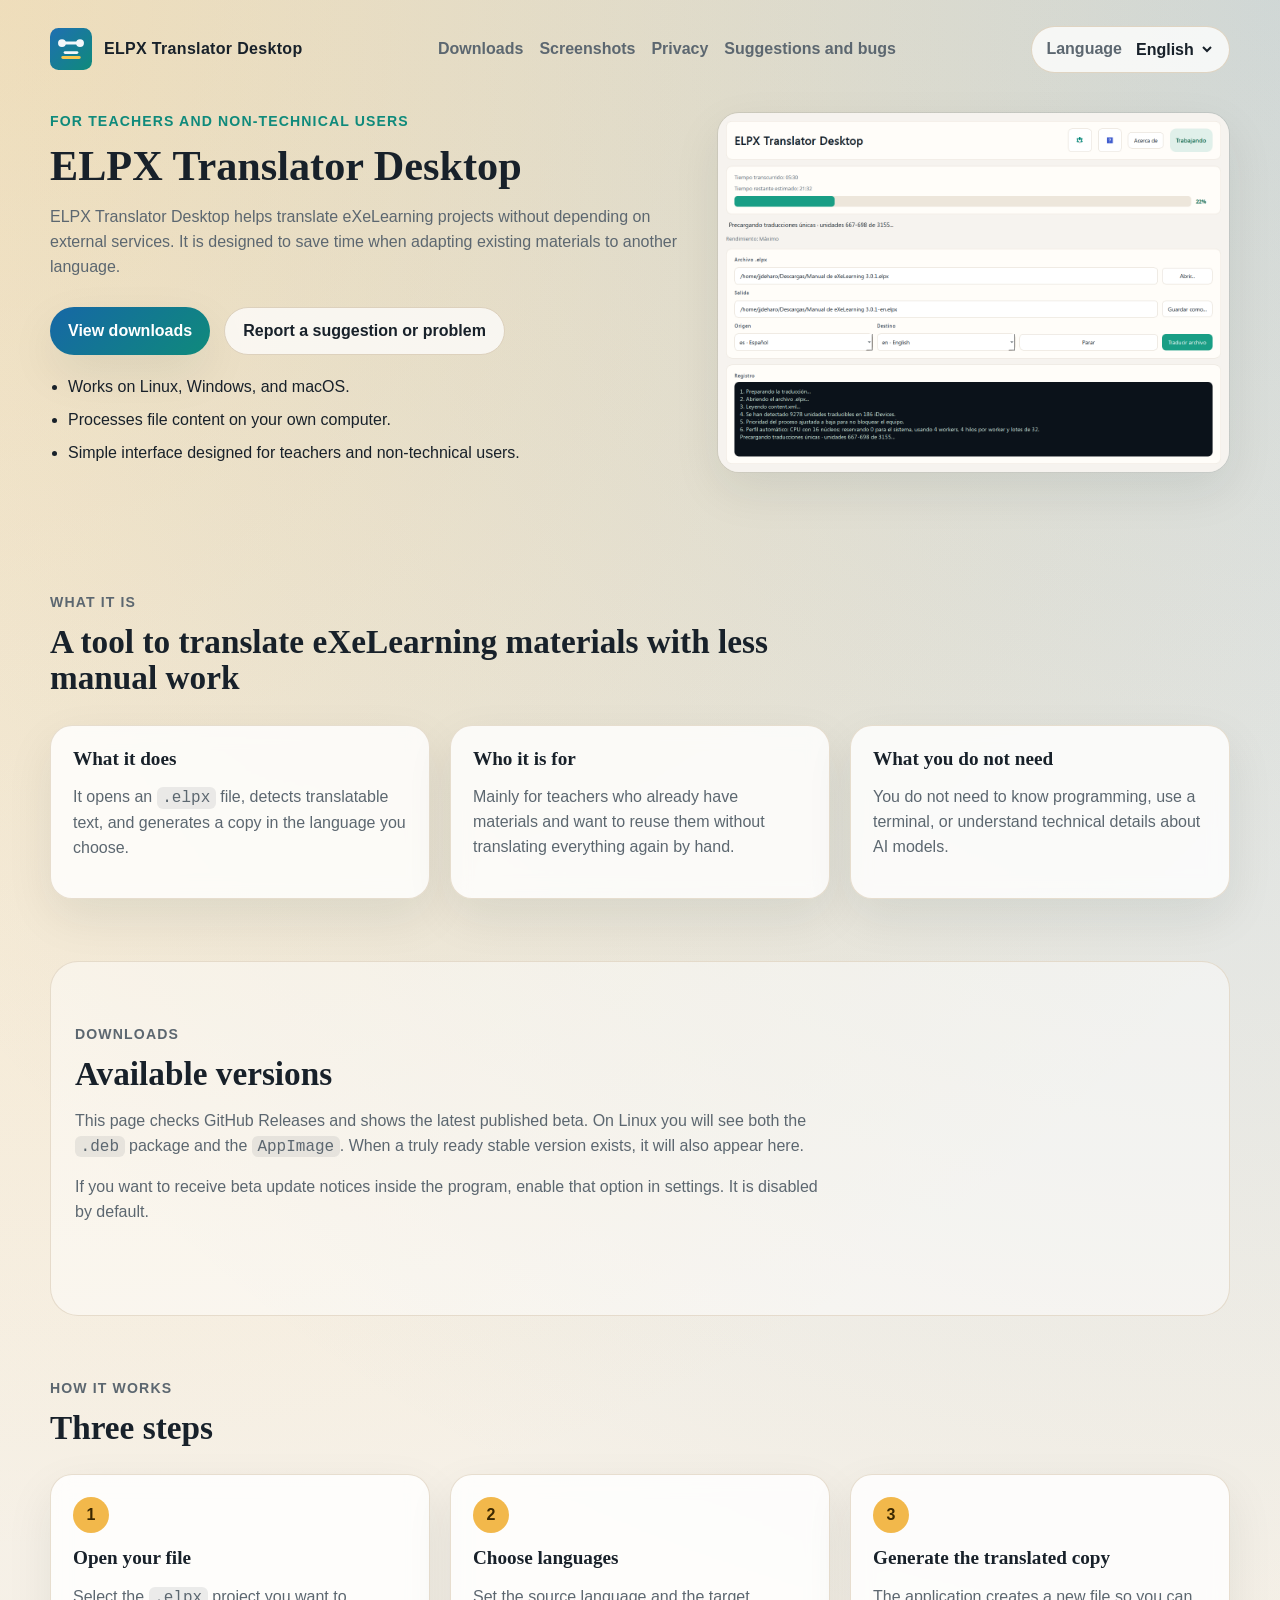
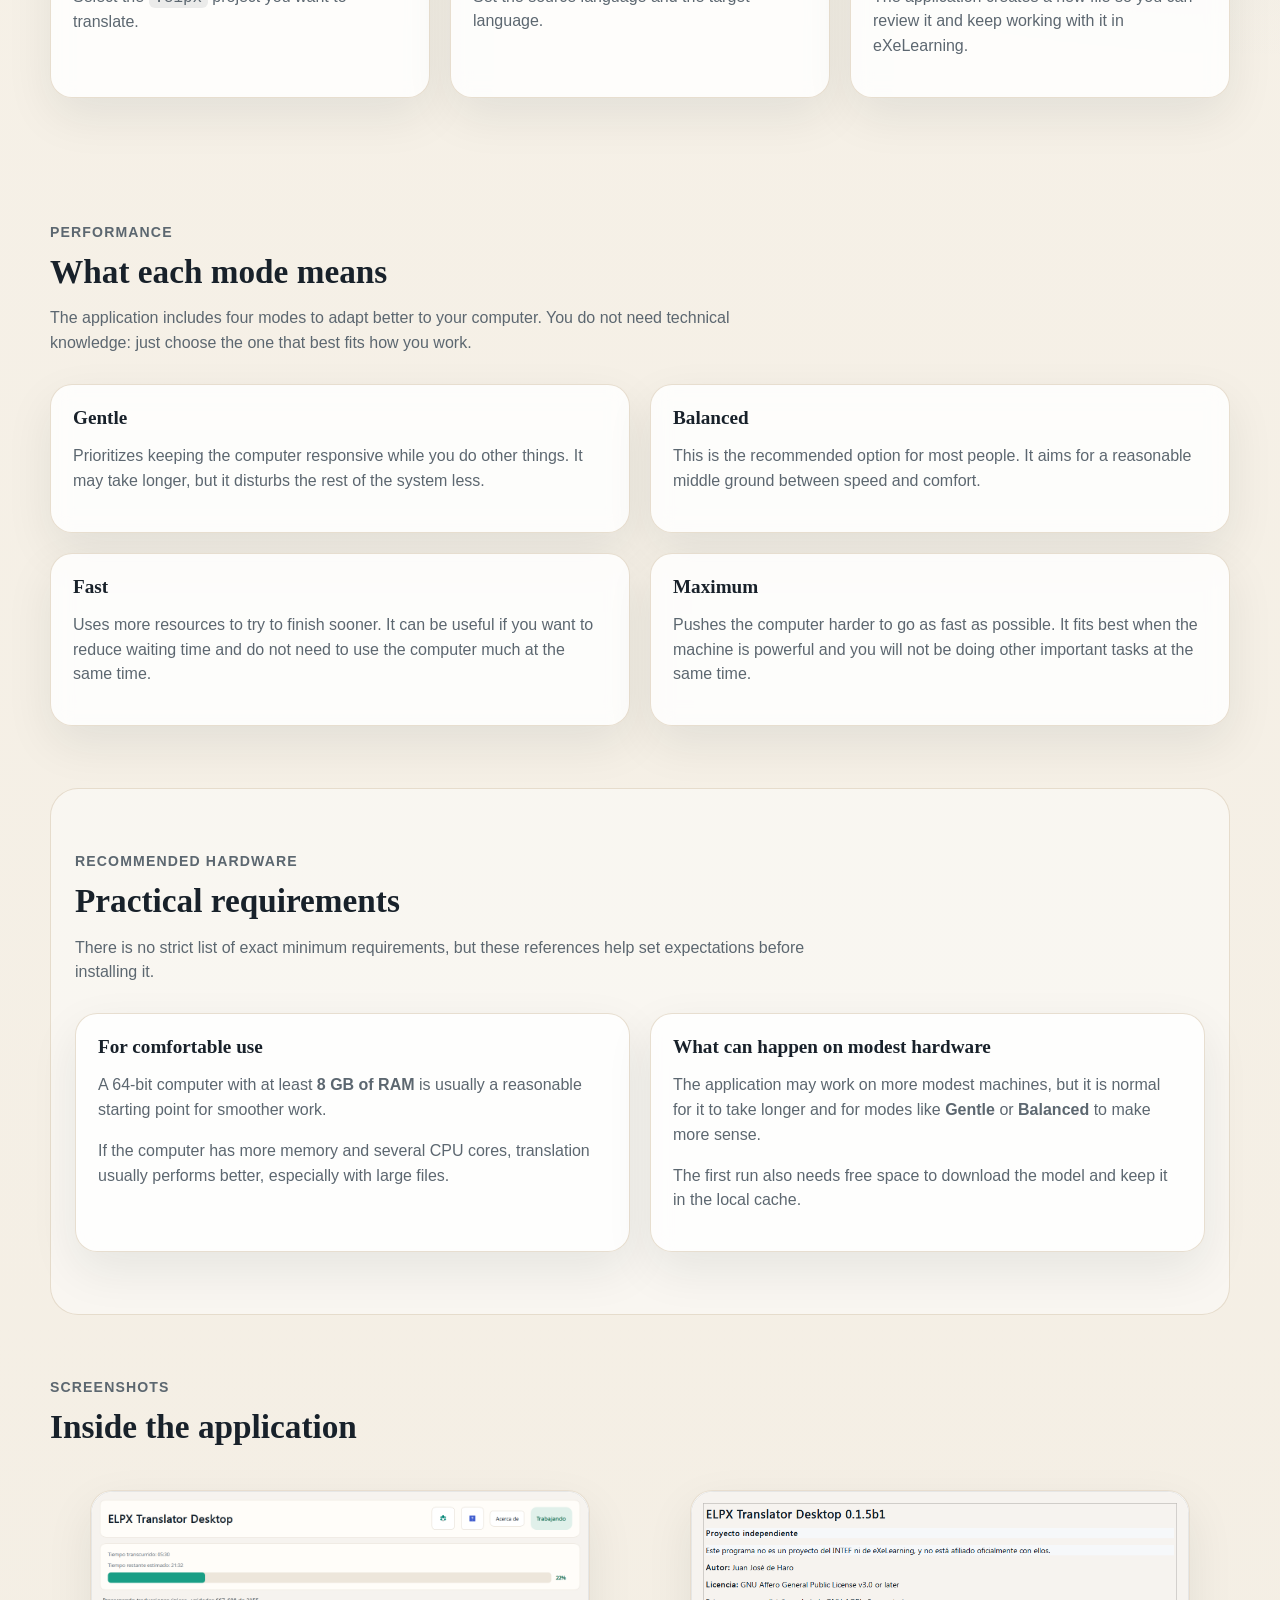
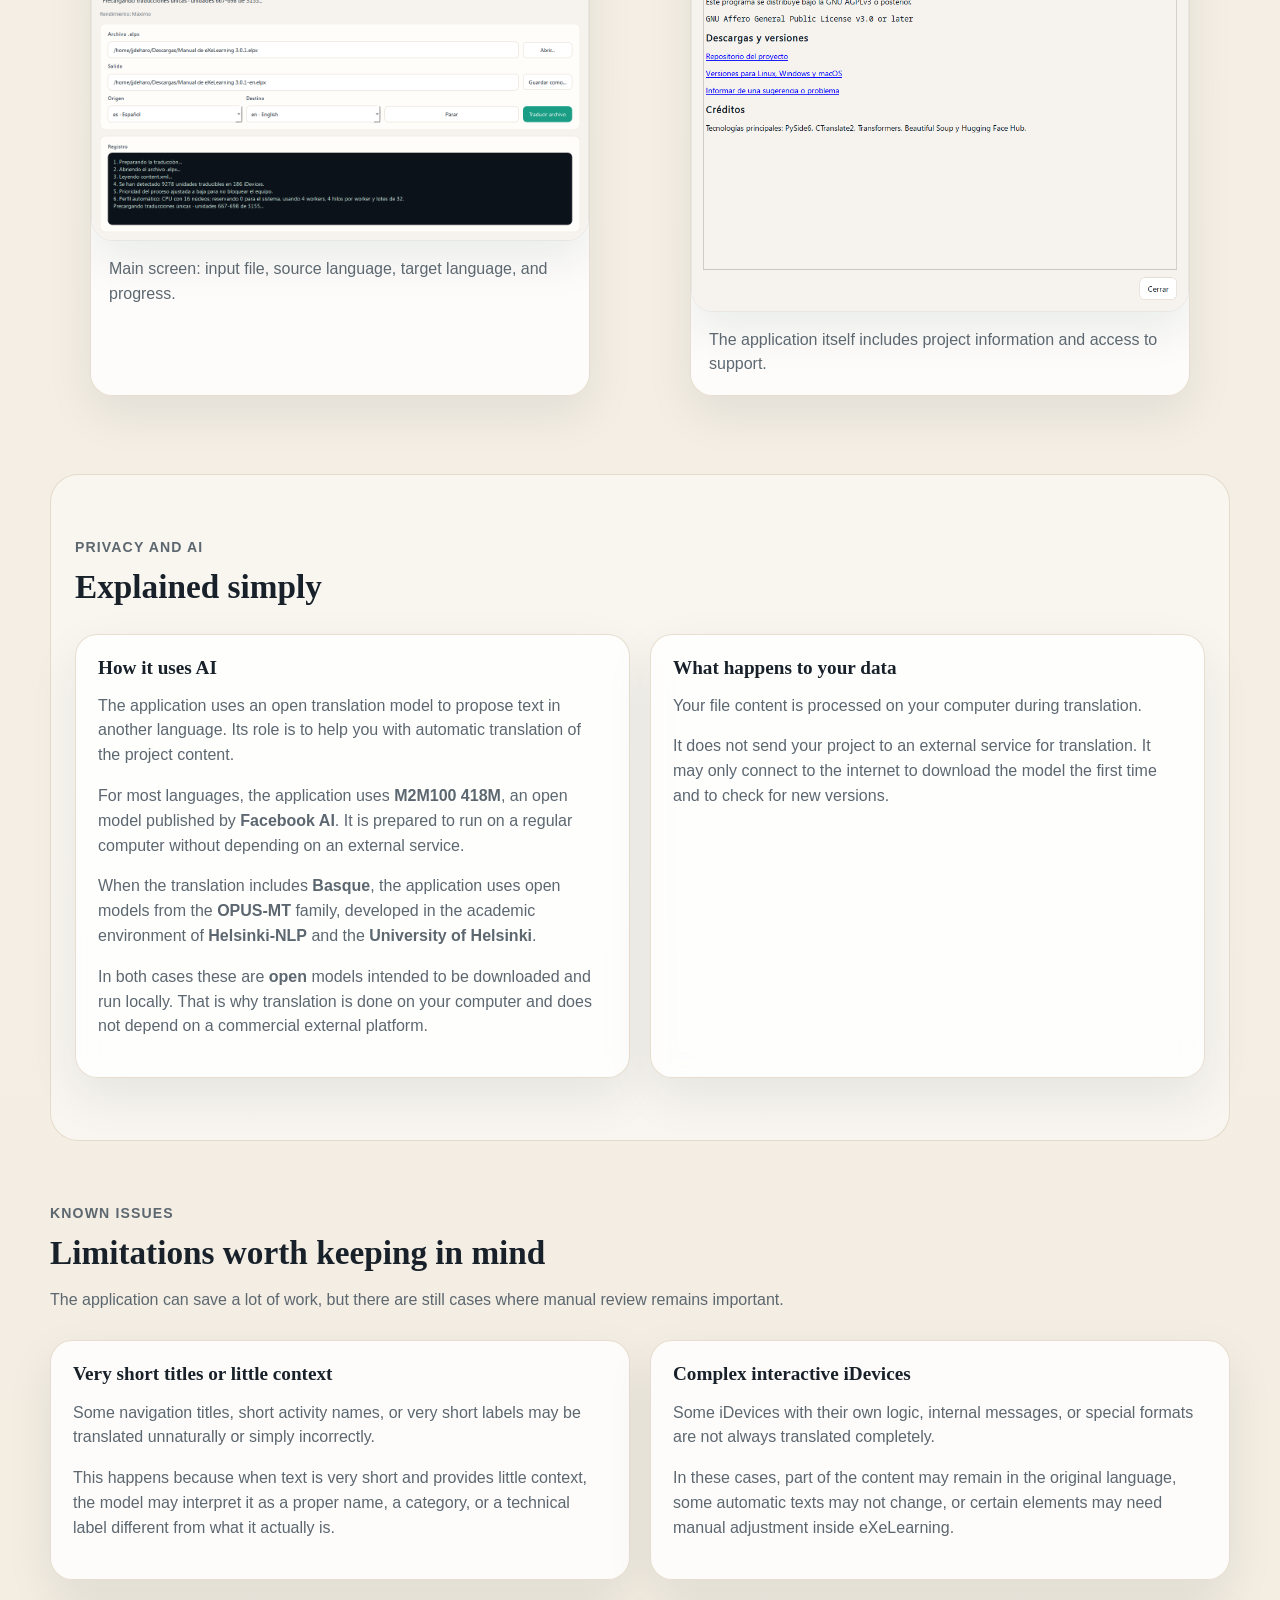
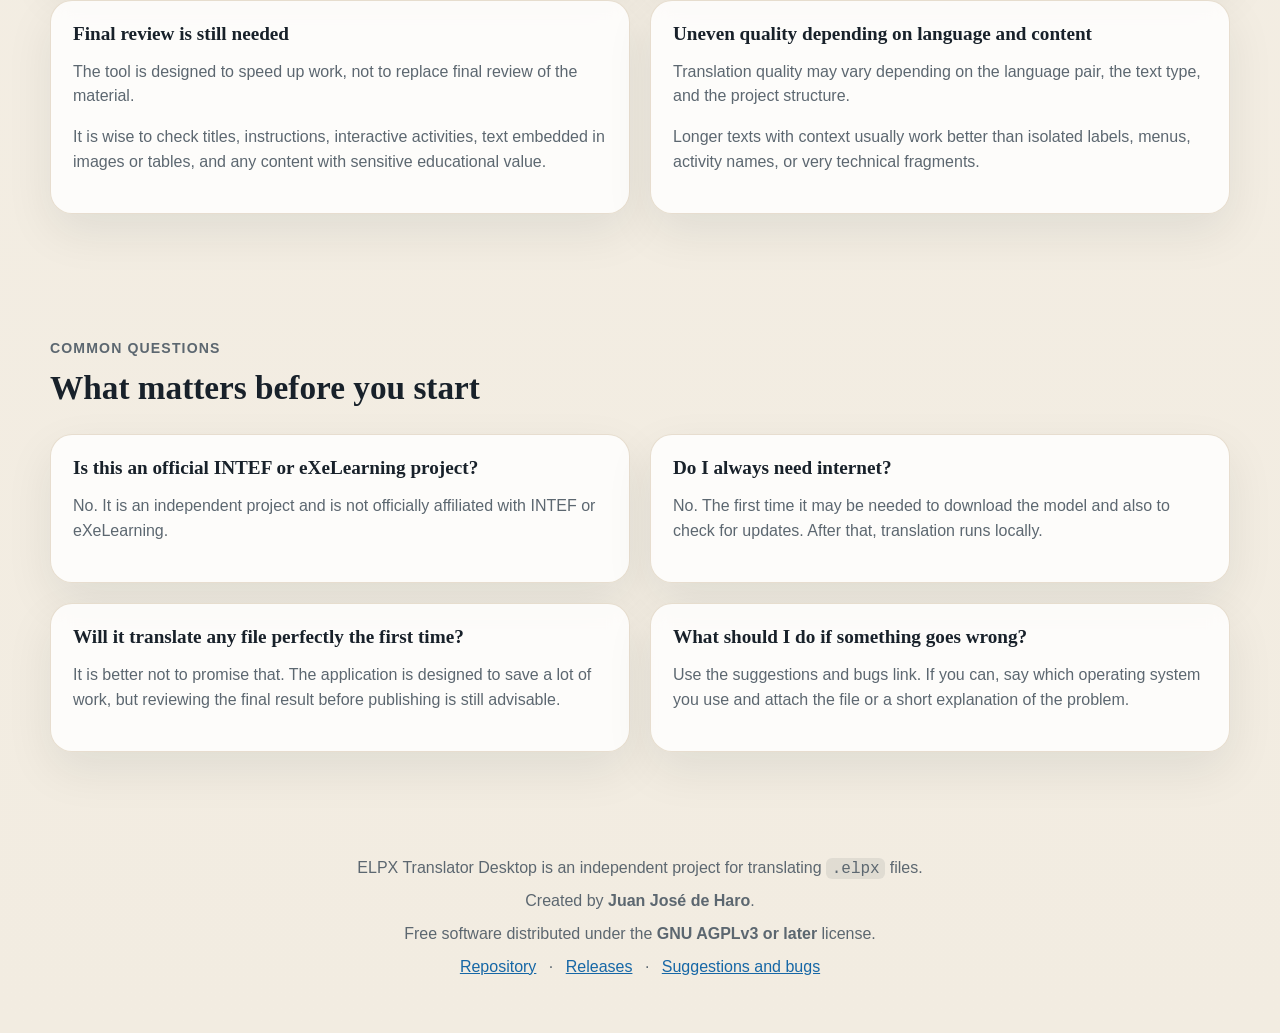
==== commit 7e7b4190: "Clarify beta updates option on website" ====
--- a/index.html
+++ b/index.html
@@ -84,6 +84,7 @@
         <p class="eyebrow" data-i18n="downloads_eyebrow">Descargas</p>
         <h2 data-i18n="downloads_title">Versiones disponibles</h2>
         <p data-i18n="downloads_body" data-i18n-mode="html">La página consulta GitHub Releases y muestra la última beta publicada. En Linux verás tanto el paquete <code>.deb</code> como la <code>AppImage</code>. Cuando haya una versión estable realmente lista, también aparecerá aquí.</p>
+        <p data-i18n="downloads_beta_updates_note">Si quieres recibir avisos de versiones beta dentro del programa, activa esa opción en la configuración. Por defecto está desactivada.</p>
       </div>
 
       <div class="release-grid">
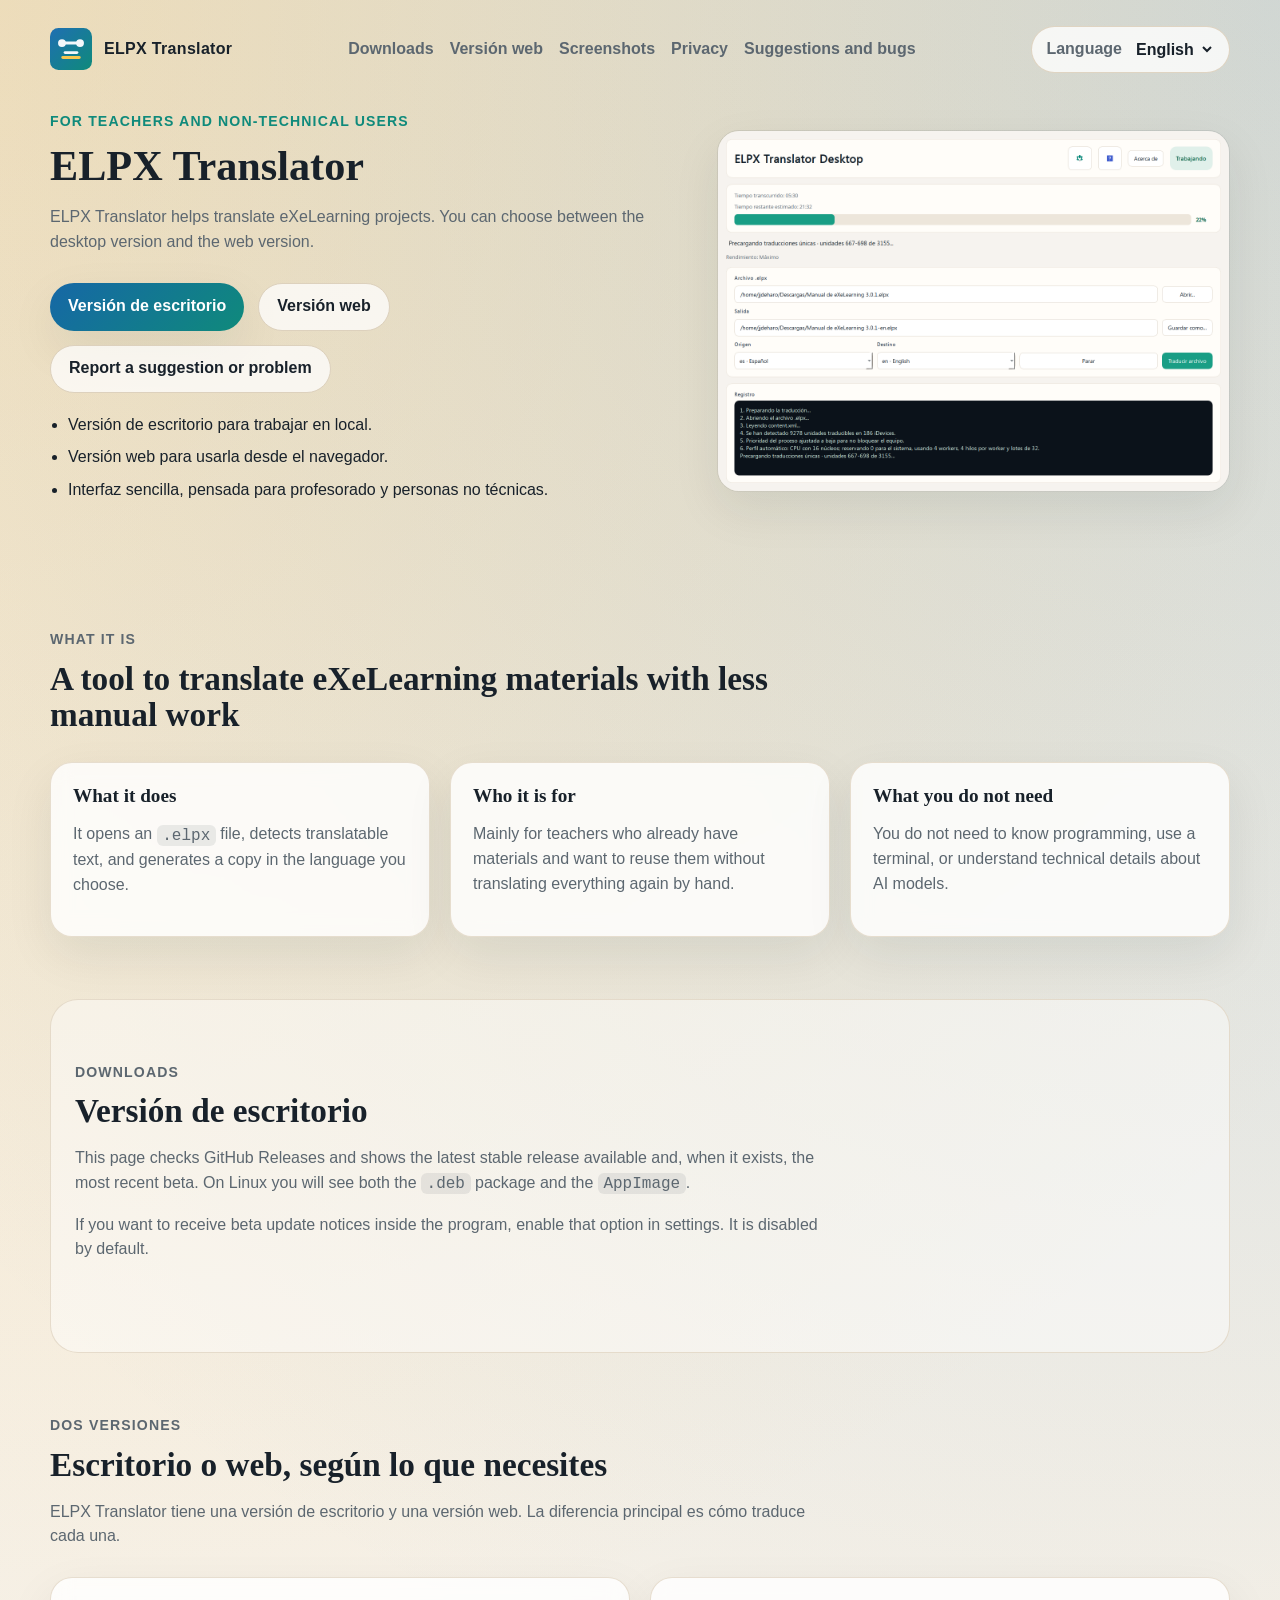
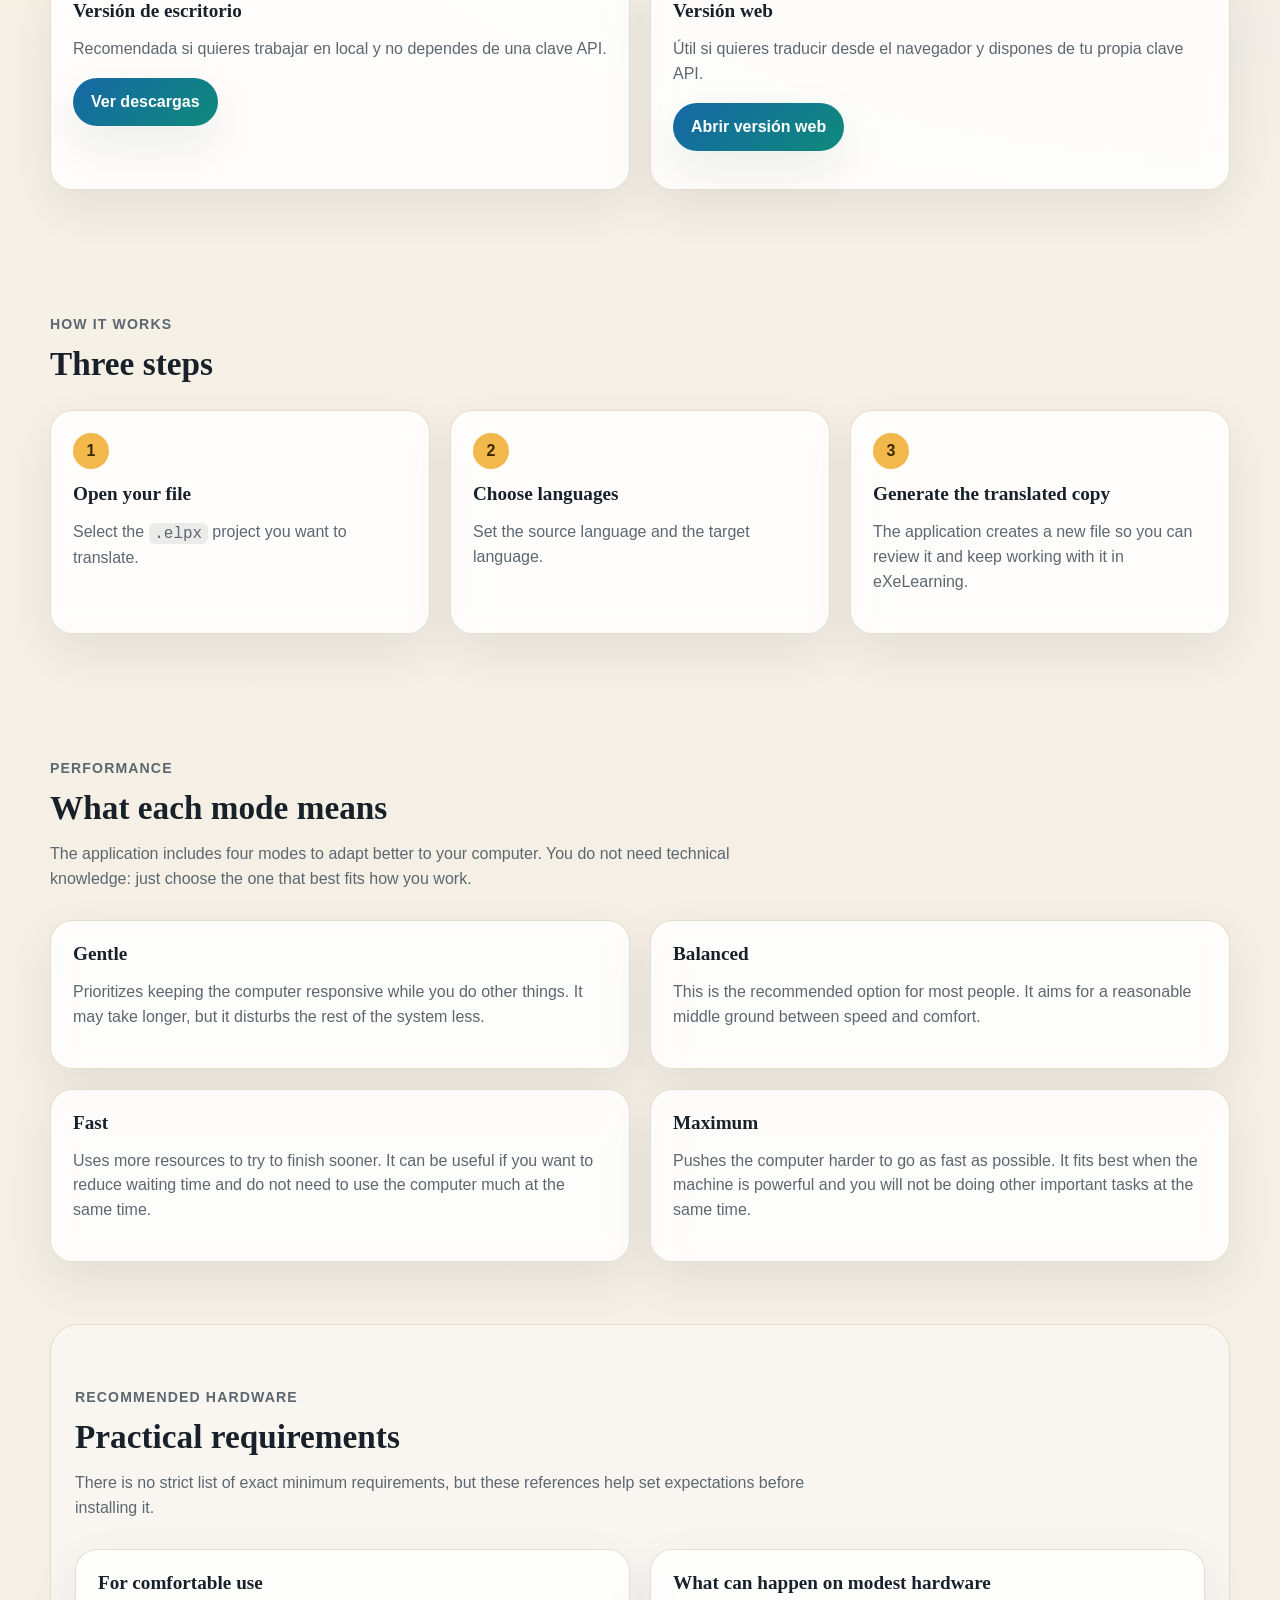
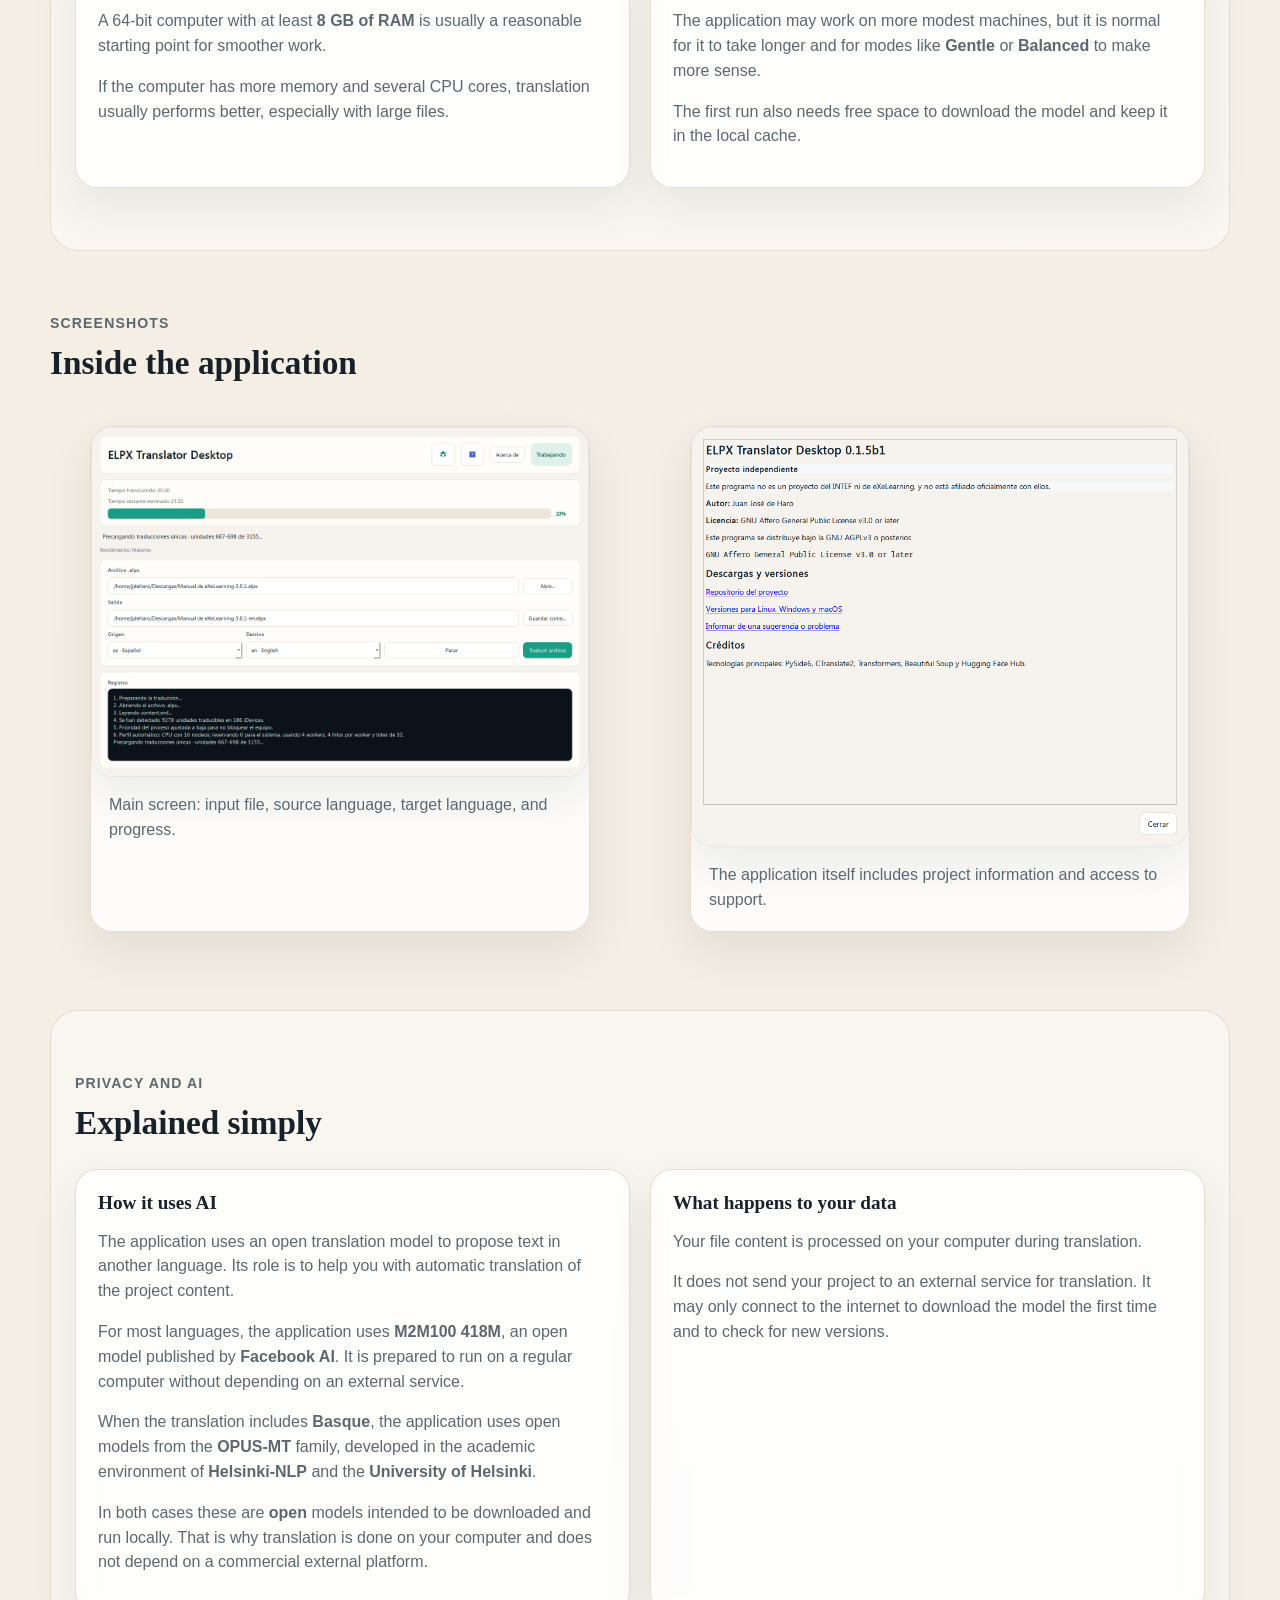
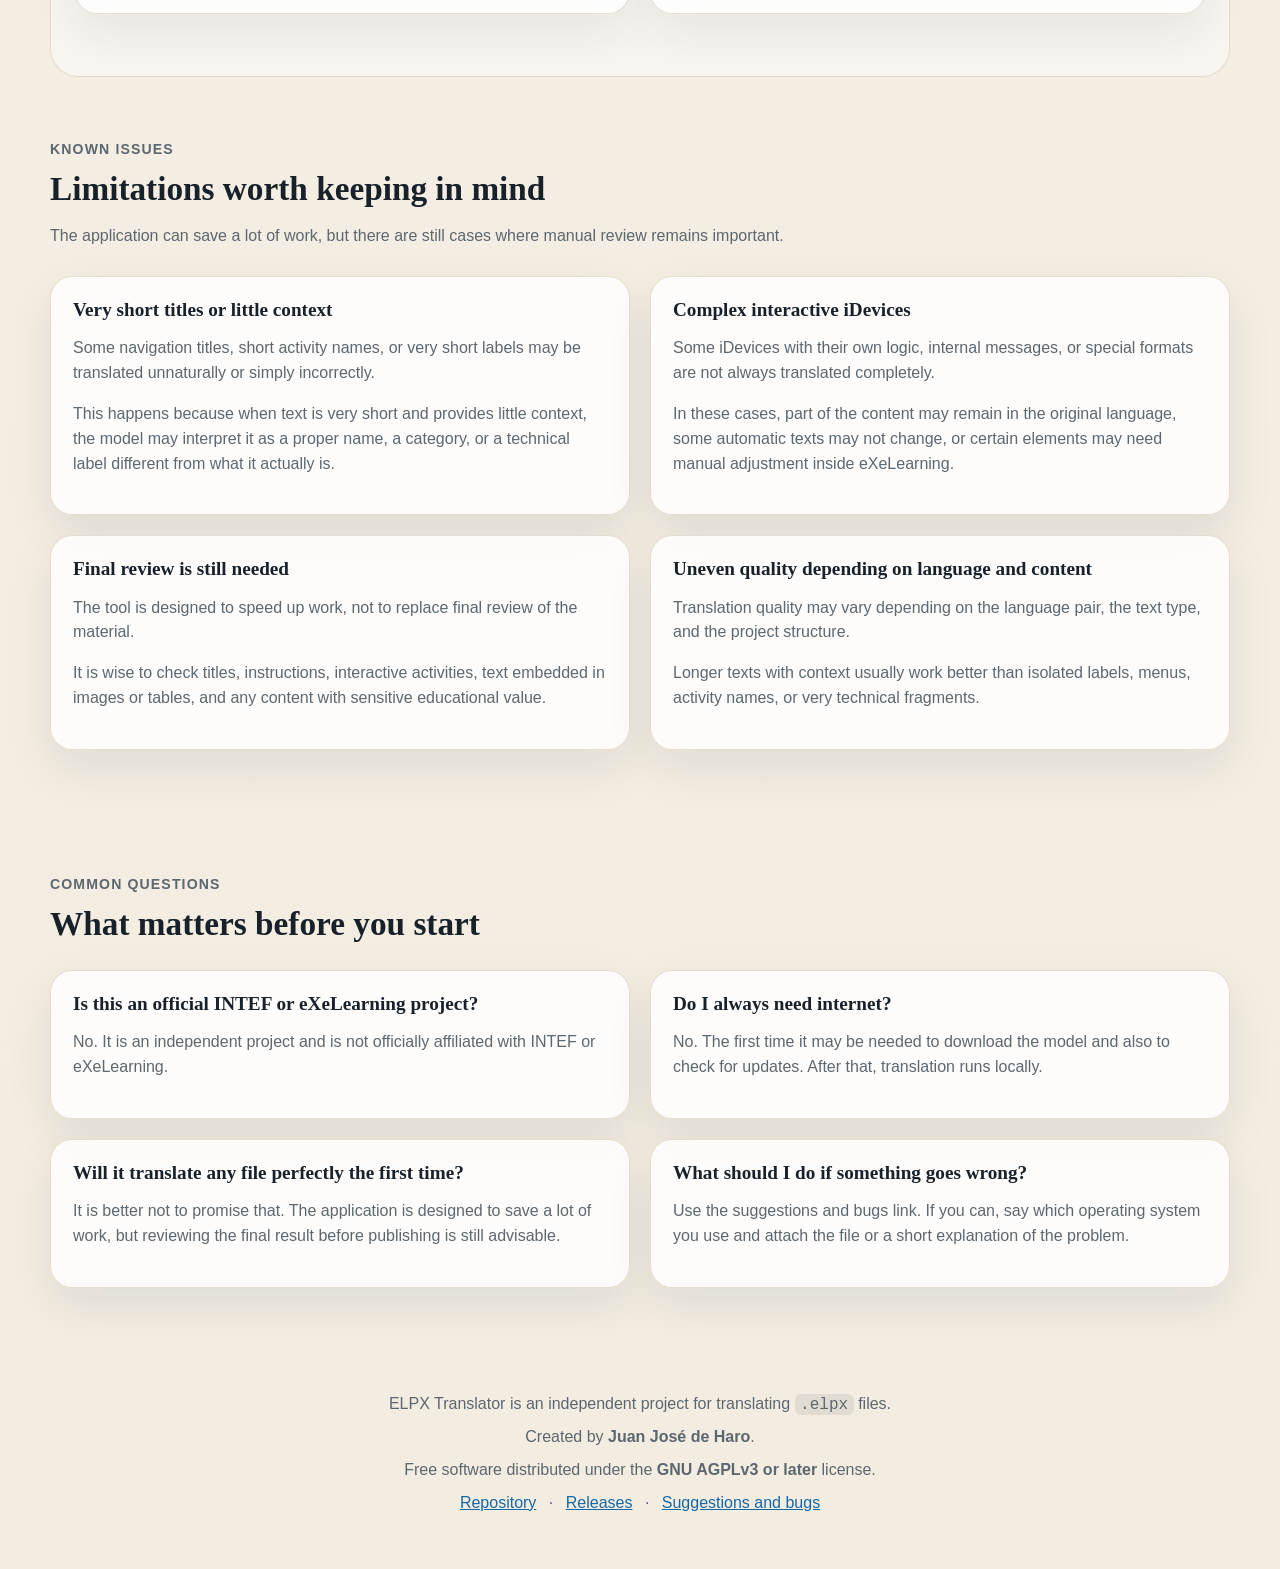
==== commit d1a26218: "Release v0.1.8" ====
--- a/index.html
+++ b/index.html
@@ -3,8 +3,8 @@
 <head>
   <meta charset="utf-8">
   <meta name="viewport" content="width=device-width, initial-scale=1">
-  <title>ELPX Translator Desktop</title>
-  <meta name="description" content="Aplicación de escritorio para traducir archivos .elpx de forma local, pensada para profesorado y usuarios no técnicos.">
+  <title>ELPX Translator</title>
+  <meta name="description" content="Herramienta para traducir archivos .elpx en versión de escritorio y versión web.">
   <link rel="icon" href="src/elpx_translator_desktop/assets/elpx-translator-desktop.svg" type="image/svg+xml">
   <link rel="stylesheet" href="docs/site.css">
 </head>
@@ -13,10 +13,11 @@
     <nav class="topbar">
       <div class="brand">
         <img src="src/elpx_translator_desktop/assets/elpx-translator-desktop.svg" alt="" class="brand-icon">
-        <span>ELPX Translator Desktop</span>
+        <span>ELPX Translator</span>
       </div>
       <div class="top-links">
         <a href="#descargas" data-i18n="nav_downloads">Descargas</a>
+        <a href="app/">Versión web</a>
         <a href="#capturas" data-i18n="nav_screenshots">Capturas</a>
         <a href="#privacidad" data-i18n="nav_privacy">Privacidad</a>
         <a href="https://github.com/elpx-translator-desktop/elpx-translator-desktop.github.io/issues" target="_blank" rel="noopener noreferrer" data-i18n="nav_issues">Sugerencias y errores</a>
@@ -36,23 +37,24 @@
     <section class="hero-body">
       <div class="hero-copy">
         <p class="eyebrow" data-i18n="hero_eyebrow">Para profesorado y personas no técnicas</p>
-        <h1>ELPX Translator Desktop</h1>
+        <h1>ELPX Translator</h1>
         <p class="lead" data-i18n="hero_lead">
-          ELPX Translator Desktop sirve para traducir proyectos de eXeLearning sin depender de servicios externos.
-          Está pensado para ahorrar tiempo al adaptar materiales ya creados a otro idioma.
+          ELPX Translator sirve para traducir proyectos de eXeLearning.
+          Puedes elegir entre la versión de escritorio y la versión web.
         </p>
         <div class="hero-actions">
-          <a class="button button-primary" href="#descargas" data-i18n="hero_cta_downloads">Ver descargas</a>
+          <a class="button button-primary" href="#descargas">Versión de escritorio</a>
+          <a class="button button-secondary" href="app/">Versión web</a>
           <a class="button button-secondary" href="https://github.com/elpx-translator-desktop/elpx-translator-desktop.github.io/issues" target="_blank" rel="noopener noreferrer" data-i18n="hero_cta_issues">Informar de una sugerencia o problema</a>
         </div>
         <ul class="hero-points">
-          <li data-i18n="hero_point_1">Funciona en Linux, Windows y macOS.</li>
-          <li data-i18n="hero_point_2">Procesa el contenido del archivo en tu equipo.</li>
-          <li data-i18n="hero_point_3">Interfaz sencilla, pensada para profesorado y personas no técnicas.</li>
+          <li>Versión de escritorio para trabajar en local.</li>
+          <li>Versión web para usarla desde el navegador.</li>
+          <li>Interfaz sencilla, pensada para profesorado y personas no técnicas.</li>
         </ul>
       </div>
       <div class="hero-shot">
-        <img src="docs/assets/screenshots/main-window.png" alt="Ventana principal de ELPX Translator Desktop" data-i18n-attr="alt:hero_image_alt">
+        <img src="docs/assets/screenshots/main-window.png" alt="Ventana principal de ELPX Translator" data-i18n-attr="alt:hero_image_alt">
       </div>
     </section>
   </header>
@@ -82,8 +84,8 @@
     <section id="descargas" class="section section-alt">
       <div class="section-header">
         <p class="eyebrow" data-i18n="downloads_eyebrow">Descargas</p>
-        <h2 data-i18n="downloads_title">Versiones disponibles</h2>
-        <p data-i18n="downloads_body" data-i18n-mode="html">La página consulta GitHub Releases y muestra la última beta publicada. En Linux verás tanto el paquete <code>.deb</code> como la <code>AppImage</code>. Cuando haya una versión estable realmente lista, también aparecerá aquí.</p>
+        <h2>Versión de escritorio</h2>
+        <p data-i18n="downloads_body" data-i18n-mode="html">La página consulta GitHub Releases y muestra la última versión estable disponible y, si existe, la beta más reciente. En Linux verás tanto el paquete <code>.deb</code> como la <code>AppImage</code>.</p>
         <p data-i18n="downloads_beta_updates_note">Si quieres recibir avisos de versiones beta dentro del programa, activa esa opción en la configuración. Por defecto está desactivada.</p>
       </div>
 
@@ -104,6 +106,26 @@
           </div>
           <p class="release-copy" data-release-copy="beta" data-i18n="release_beta_copy">Si quieres probar antes los cambios más recientes y ayudarnos a detectar fallos.</p>
           <div class="download-links"></div>
+        </article>
+      </div>
+    </section>
+
+    <section class="section">
+      <div class="section-header">
+        <p class="eyebrow">Dos versiones</p>
+        <h2>Escritorio o web, según lo que necesites</h2>
+        <p>ELPX Translator tiene una versión de escritorio y una versión web. La diferencia principal es cómo traduce cada una.</p>
+      </div>
+      <div class="grid two">
+        <article class="card">
+          <h3>Versión de escritorio</h3>
+          <p>Recomendada si quieres trabajar en local y no dependes de una clave API.</p>
+          <p><a class="button button-primary" href="#descargas">Ver descargas</a></p>
+        </article>
+        <article class="card">
+          <h3>Versión web</h3>
+          <p>Útil si quieres traducir desde el navegador y dispones de tu propia clave API.</p>
+          <p><a class="button button-primary" href="app/">Abrir versión web</a></p>
         </article>
       </div>
     </section>
@@ -273,7 +295,7 @@
   </main>
 
   <footer class="footer">
-    <p data-i18n="footer_body" data-i18n-mode="html">ELPX Translator Desktop es un proyecto independiente para traducir archivos <code>.elpx</code>.</p>
+    <p data-i18n="footer_body" data-i18n-mode="html">ELPX Translator es un proyecto independiente para traducir archivos <code>.elpx</code>.</p>
     <p class="footer-meta" data-i18n="footer_author" data-i18n-mode="html">Creado por <strong>Juan José de Haro</strong>.</p>
     <p class="footer-meta" data-i18n="footer_license" data-i18n-mode="html">Software libre distribuido bajo licencia <strong>GNU AGPLv3 o posterior</strong>.</p>
     <p>
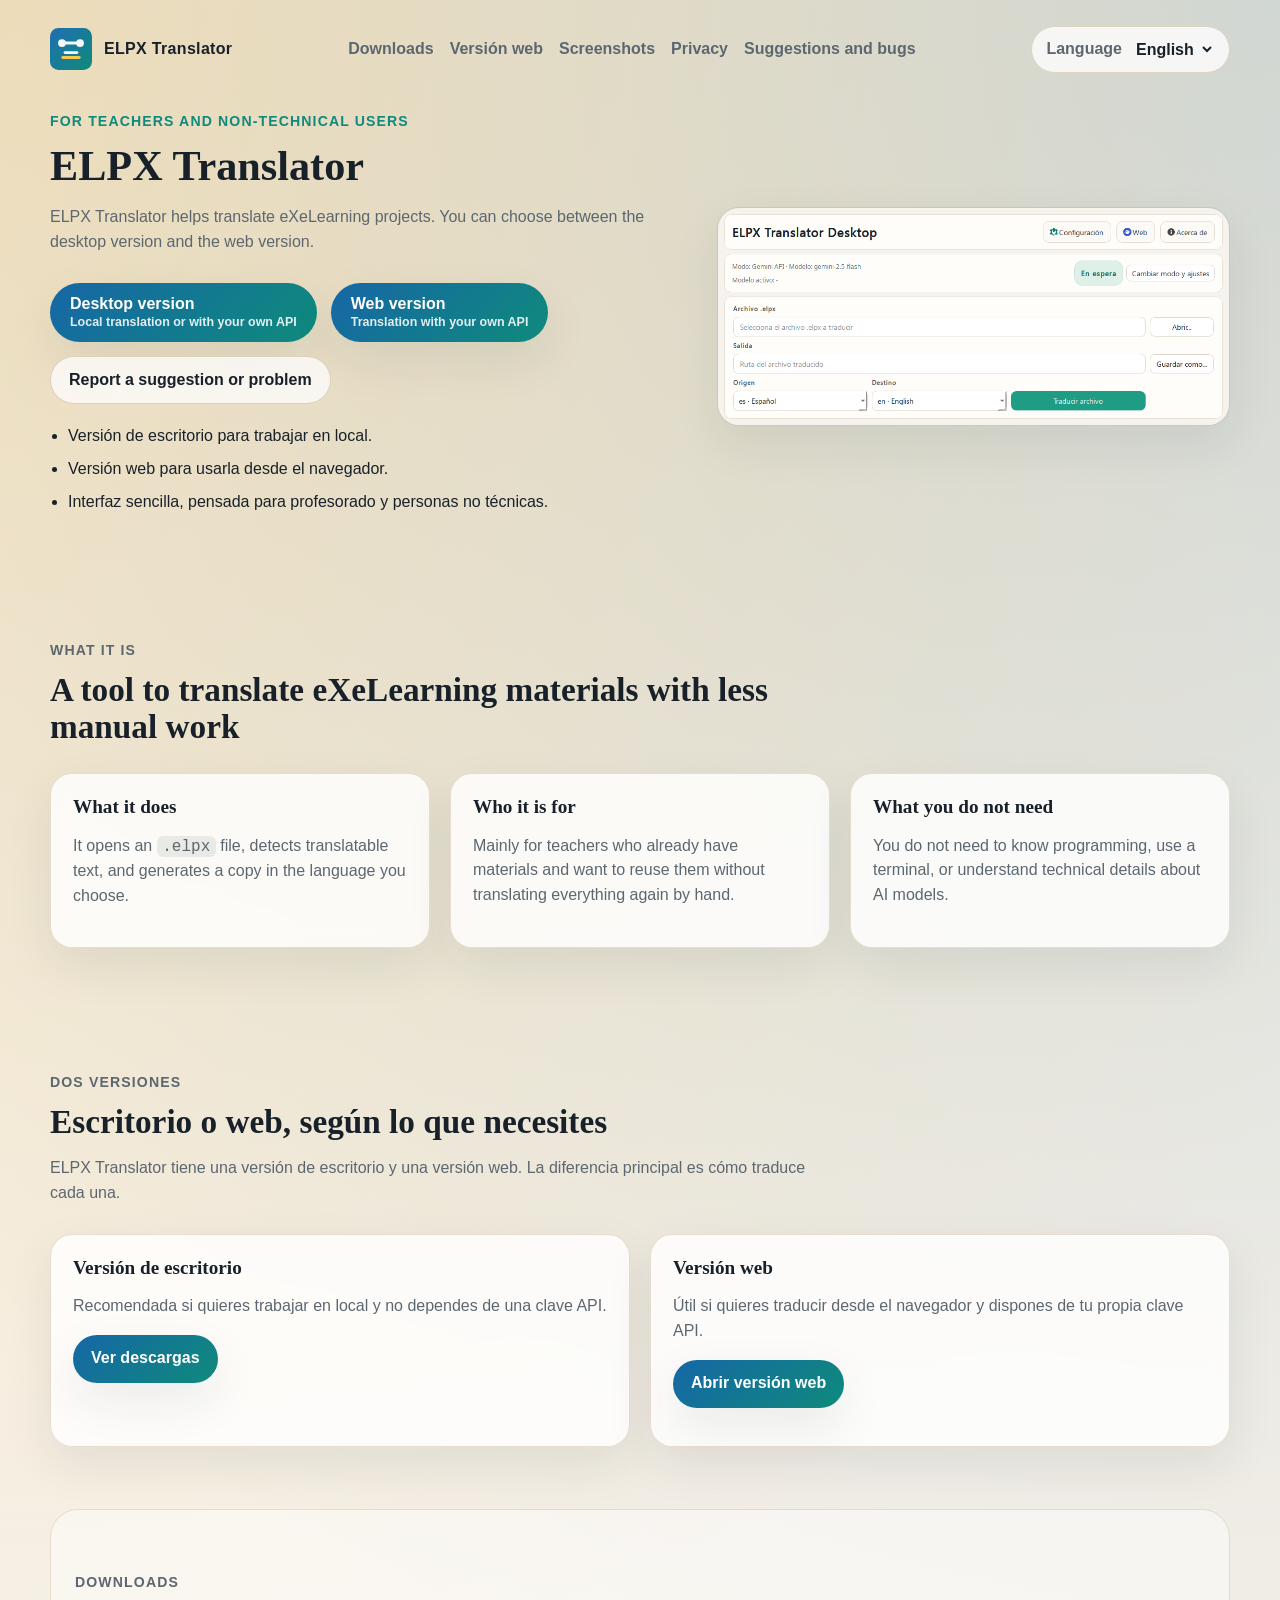
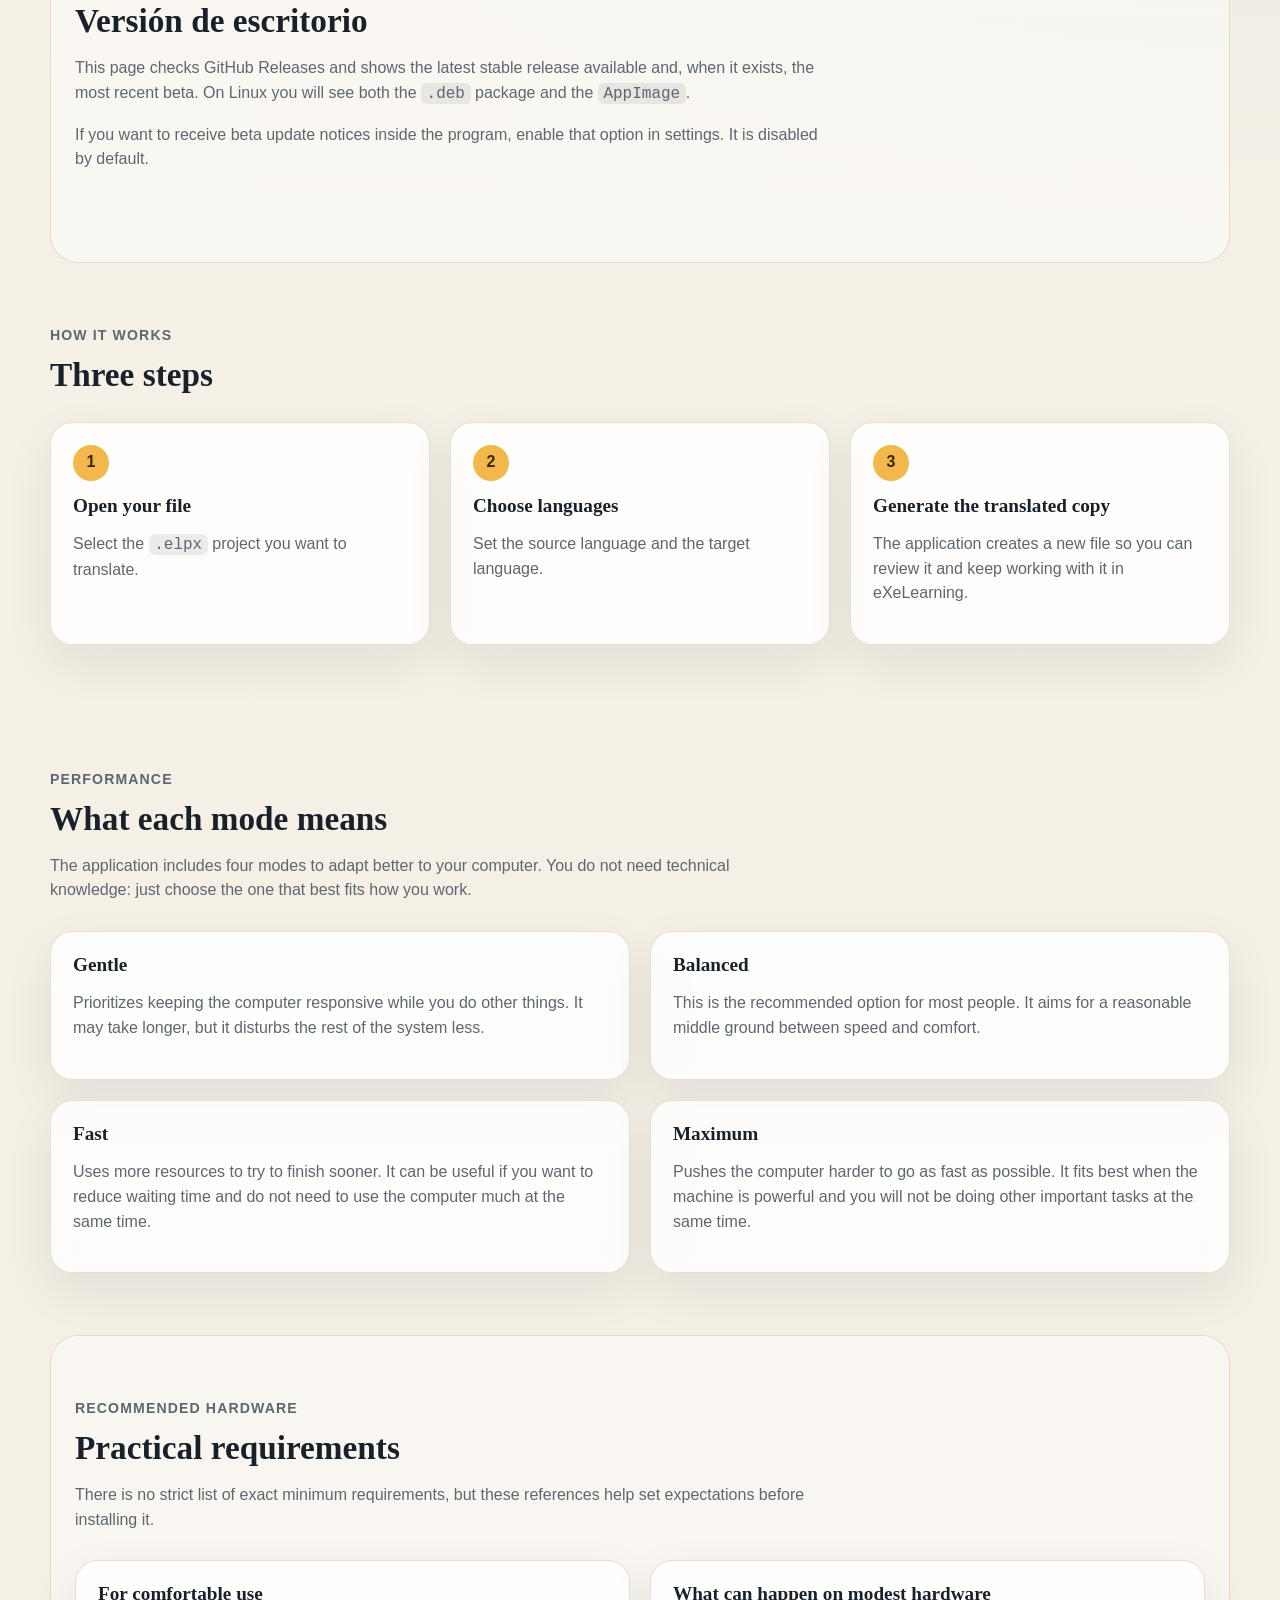
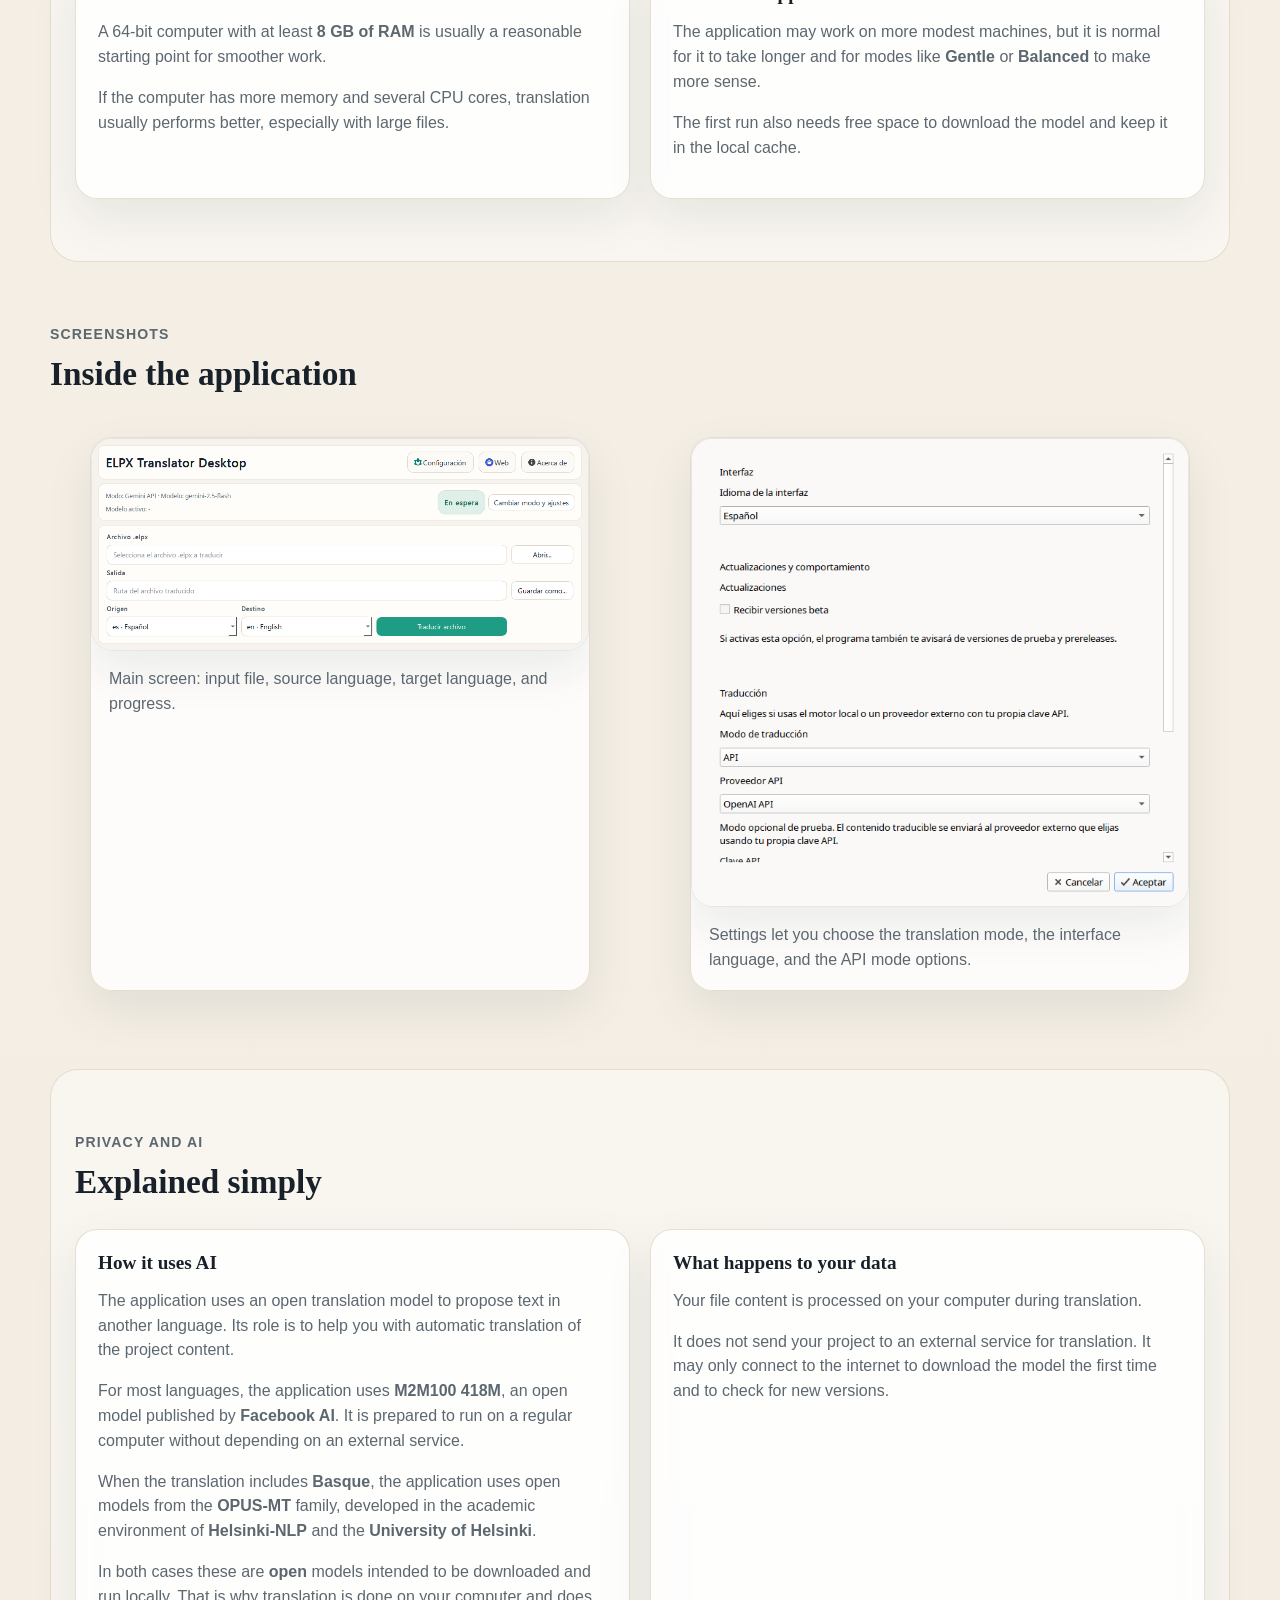
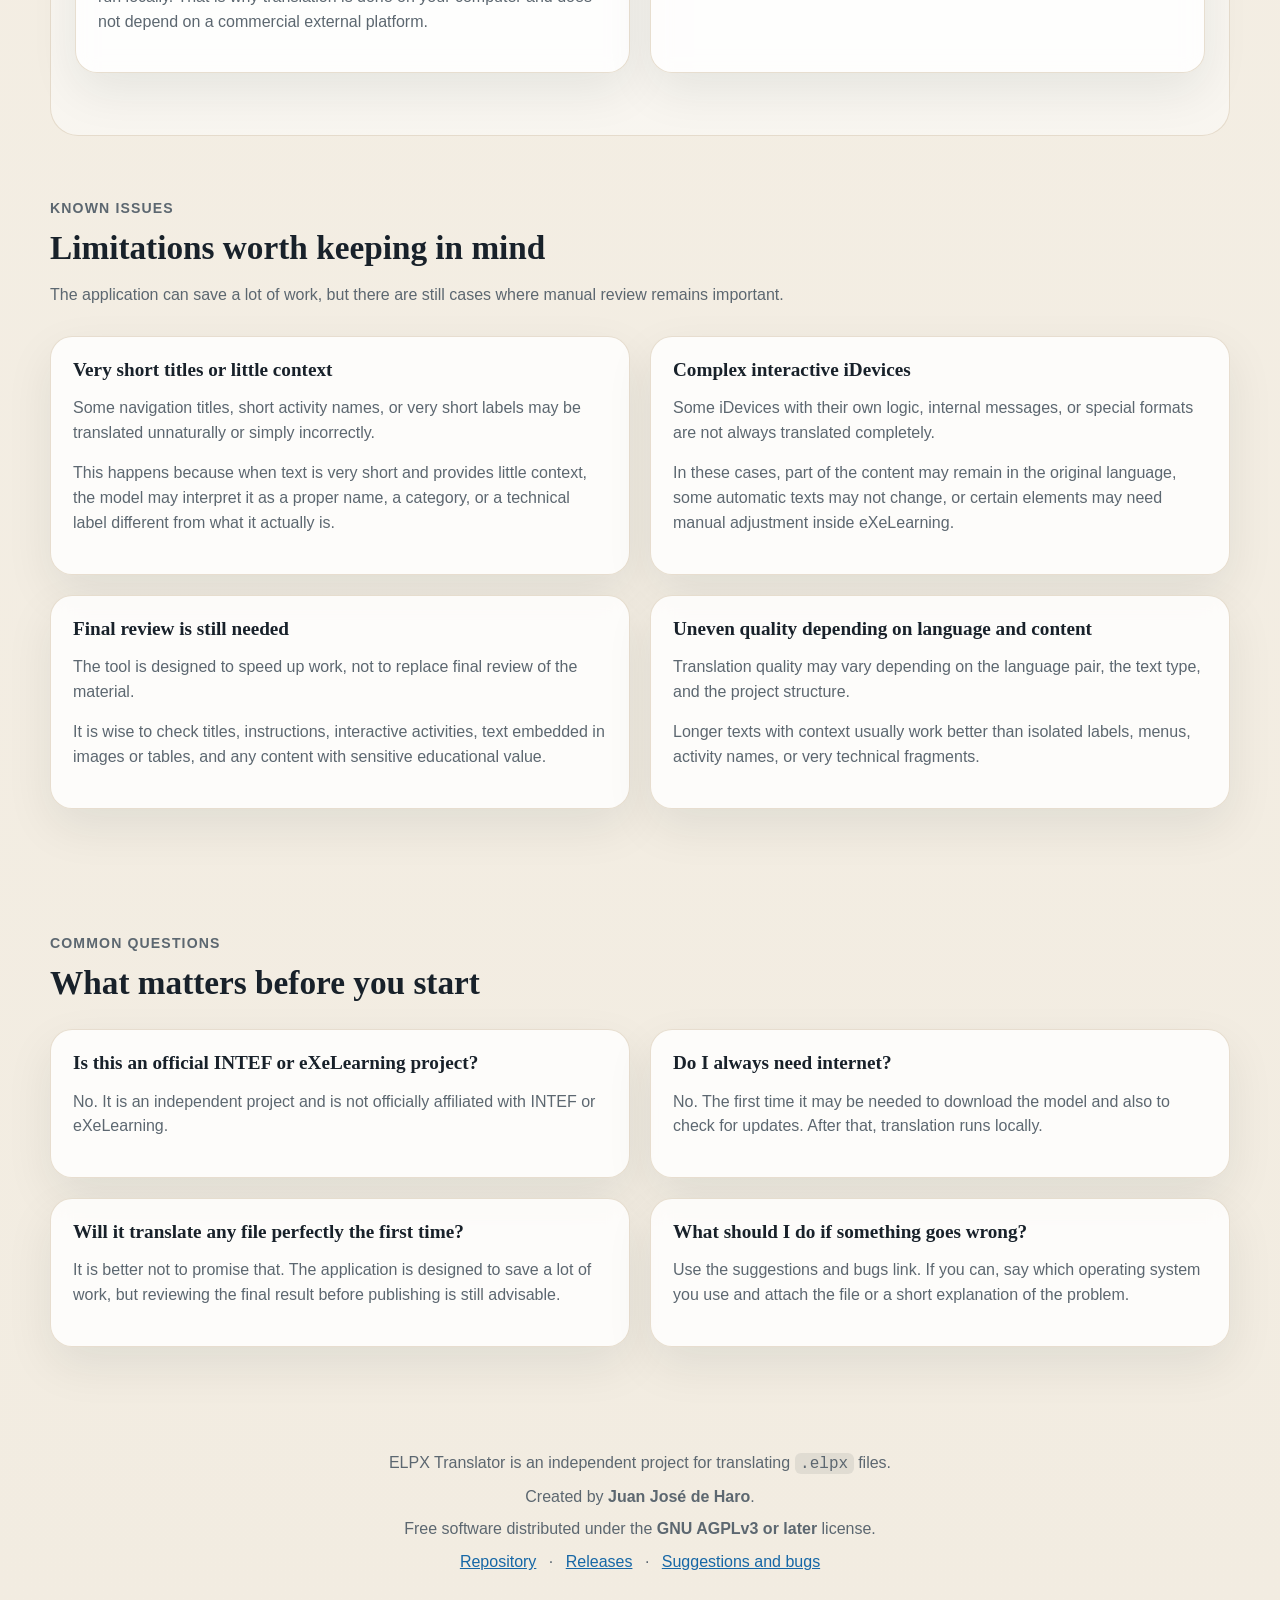
==== commit 24e52f21: "Release v0.1.9" ====
--- a/index.html
+++ b/index.html
@@ -43,8 +43,14 @@
           Puedes elegir entre la versión de escritorio y la versión web.
         </p>
         <div class="hero-actions">
-          <a class="button button-primary" href="#descargas">Versión de escritorio</a>
-          <a class="button button-secondary" href="app/">Versión web</a>
+          <a class="button button-primary button-rich" href="#descargas">
+            <span class="button-label" data-i18n="hero_desktop_button_label">Versión de escritorio</span>
+            <span class="button-note" data-i18n="hero_desktop_button_note">Traducción local o con tu propia API</span>
+          </a>
+          <a class="button button-secondary button-rich" href="app/">
+            <span class="button-label" data-i18n="hero_web_button_label">Versión web</span>
+            <span class="button-note" data-i18n="hero_web_button_note">Traducción con tu propia API</span>
+          </a>
           <a class="button button-secondary" href="https://github.com/elpx-translator-desktop/elpx-translator-desktop.github.io/issues" target="_blank" rel="noopener noreferrer" data-i18n="hero_cta_issues">Informar de una sugerencia o problema</a>
         </div>
         <ul class="hero-points">
@@ -77,6 +83,26 @@
         <article class="card">
           <h3 data-i18n="what_card_3_title">Qué no necesitas</h3>
           <p data-i18n="what_card_3_body">No hace falta saber programar, usar terminal ni entender detalles técnicos sobre modelos de IA.</p>
+        </article>
+      </div>
+    </section>
+
+    <section class="section">
+      <div class="section-header">
+        <p class="eyebrow">Dos versiones</p>
+        <h2>Escritorio o web, según lo que necesites</h2>
+        <p>ELPX Translator tiene una versión de escritorio y una versión web. La diferencia principal es cómo traduce cada una.</p>
+      </div>
+      <div class="grid two">
+        <article class="card">
+          <h3>Versión de escritorio</h3>
+          <p>Recomendada si quieres trabajar en local y no dependes de una clave API.</p>
+          <p><a class="button button-primary" href="#descargas">Ver descargas</a></p>
+        </article>
+        <article class="card">
+          <h3>Versión web</h3>
+          <p>Útil si quieres traducir desde el navegador y dispones de tu propia clave API.</p>
+          <p><a class="button button-primary" href="app/">Abrir versión web</a></p>
         </article>
       </div>
     </section>
@@ -112,26 +138,6 @@
 
     <section class="section">
       <div class="section-header">
-        <p class="eyebrow">Dos versiones</p>
-        <h2>Escritorio o web, según lo que necesites</h2>
-        <p>ELPX Translator tiene una versión de escritorio y una versión web. La diferencia principal es cómo traduce cada una.</p>
-      </div>
-      <div class="grid two">
-        <article class="card">
-          <h3>Versión de escritorio</h3>
-          <p>Recomendada si quieres trabajar en local y no dependes de una clave API.</p>
-          <p><a class="button button-primary" href="#descargas">Ver descargas</a></p>
-        </article>
-        <article class="card">
-          <h3>Versión web</h3>
-          <p>Útil si quieres traducir desde el navegador y dispones de tu propia clave API.</p>
-          <p><a class="button button-primary" href="app/">Abrir versión web</a></p>
-        </article>
-      </div>
-    </section>
-
-    <section class="section">
-      <div class="section-header">
         <p class="eyebrow" data-i18n="steps_eyebrow">Cómo se usa</p>
         <h2 data-i18n="steps_title">Tres pasos</h2>
       </div>
@@ -211,8 +217,8 @@
           <figcaption data-i18n="screenshot_1_caption">Pantalla principal: archivo de entrada, idioma de origen, idioma de destino y progreso.</figcaption>
         </figure>
         <figure class="shot-card">
-          <img src="docs/assets/screenshots/about-window.png" alt="Ventana con información de la aplicación" data-i18n-attr="alt:screenshot_2_alt">
-          <figcaption data-i18n="screenshot_2_caption">La propia aplicación incluye información sobre el proyecto y acceso a soporte.</figcaption>
+          <img src="docs/assets/screenshots/settings-window.png" alt="Ventana de configuración de la aplicación" data-i18n-attr="alt:screenshot_2_alt">
+          <figcaption data-i18n="screenshot_2_caption">La configuración permite elegir el modo de traducción, el idioma de la interfaz y los ajustes del modo API.</figcaption>
         </figure>
       </div>
     </section>
--- a/docs/site.css
+++ b/docs/site.css
@@ -172,6 +172,25 @@
   transition: transform 120ms ease, box-shadow 120ms ease;
 }
 
+.button-rich {
+  flex-direction: column;
+  align-items: flex-start;
+  gap: 4px;
+  padding: 12px 20px;
+  line-height: 1.1;
+}
+
+.button-label {
+  display: block;
+}
+
+.button-note {
+  display: block;
+  font-size: 0.78rem;
+  font-weight: 600;
+  opacity: 0.88;
+}
+
 .button:hover {
   transform: translateY(-1px);
 }
@@ -179,6 +198,13 @@
 .button-primary {
   background: linear-gradient(135deg, var(--brand-dark), var(--brand));
   color: white;
+  box-shadow: var(--shadow);
+}
+
+.hero-actions .button-rich.button-secondary {
+  background: linear-gradient(135deg, var(--brand-dark), var(--brand));
+  color: white;
+  border: none;
   box-shadow: var(--shadow);
 }
 
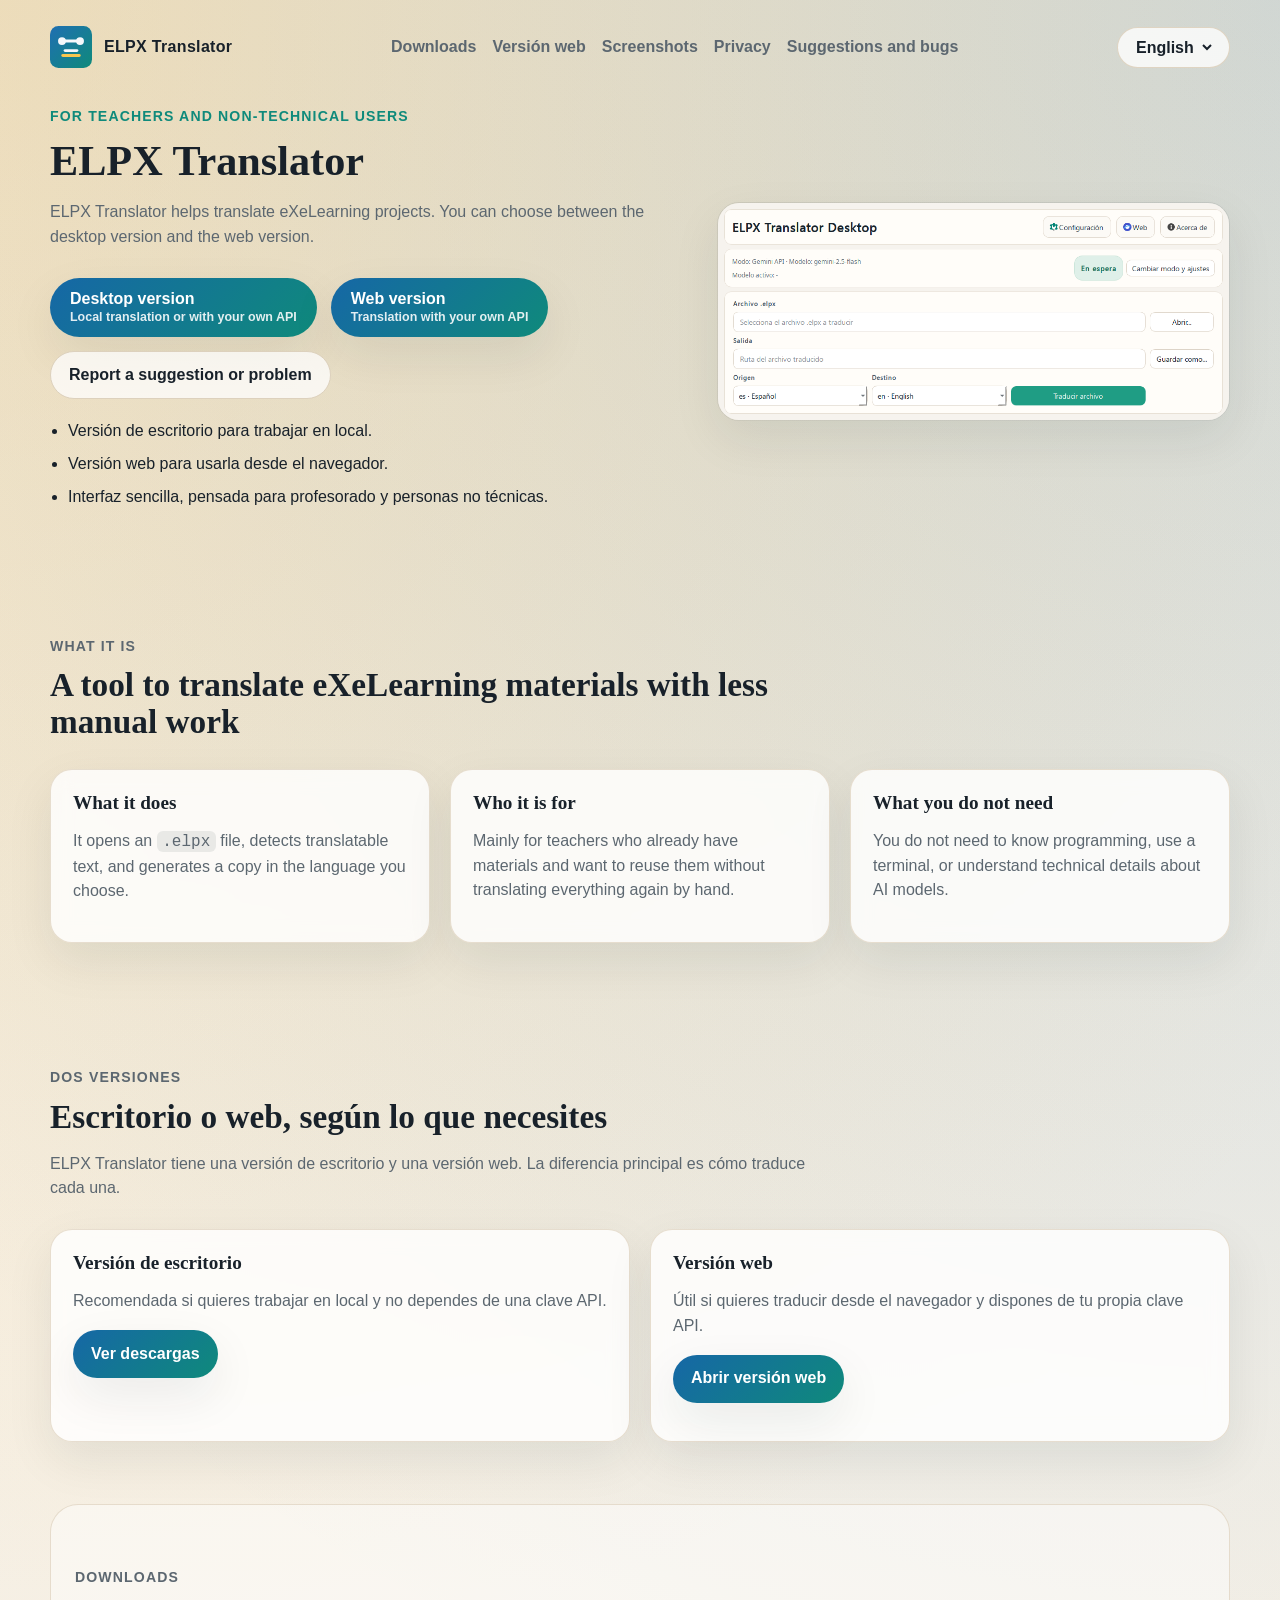
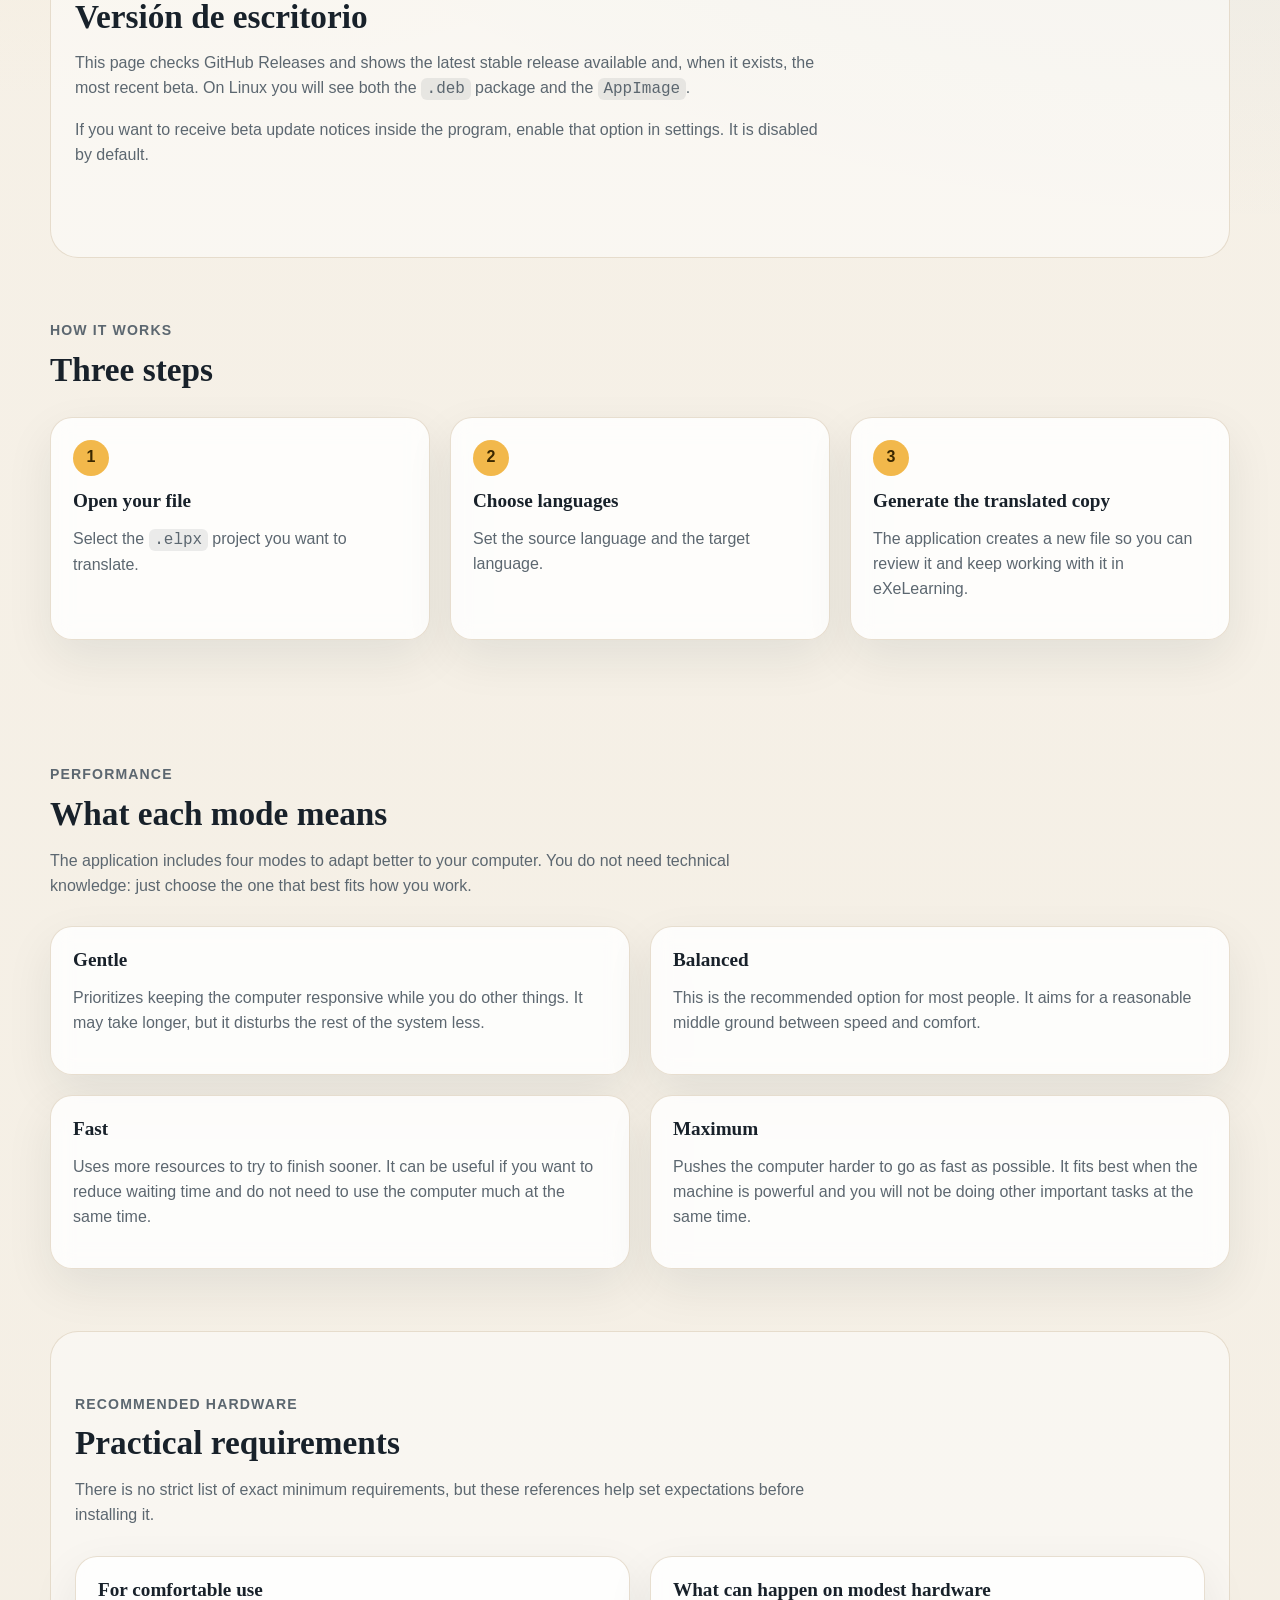
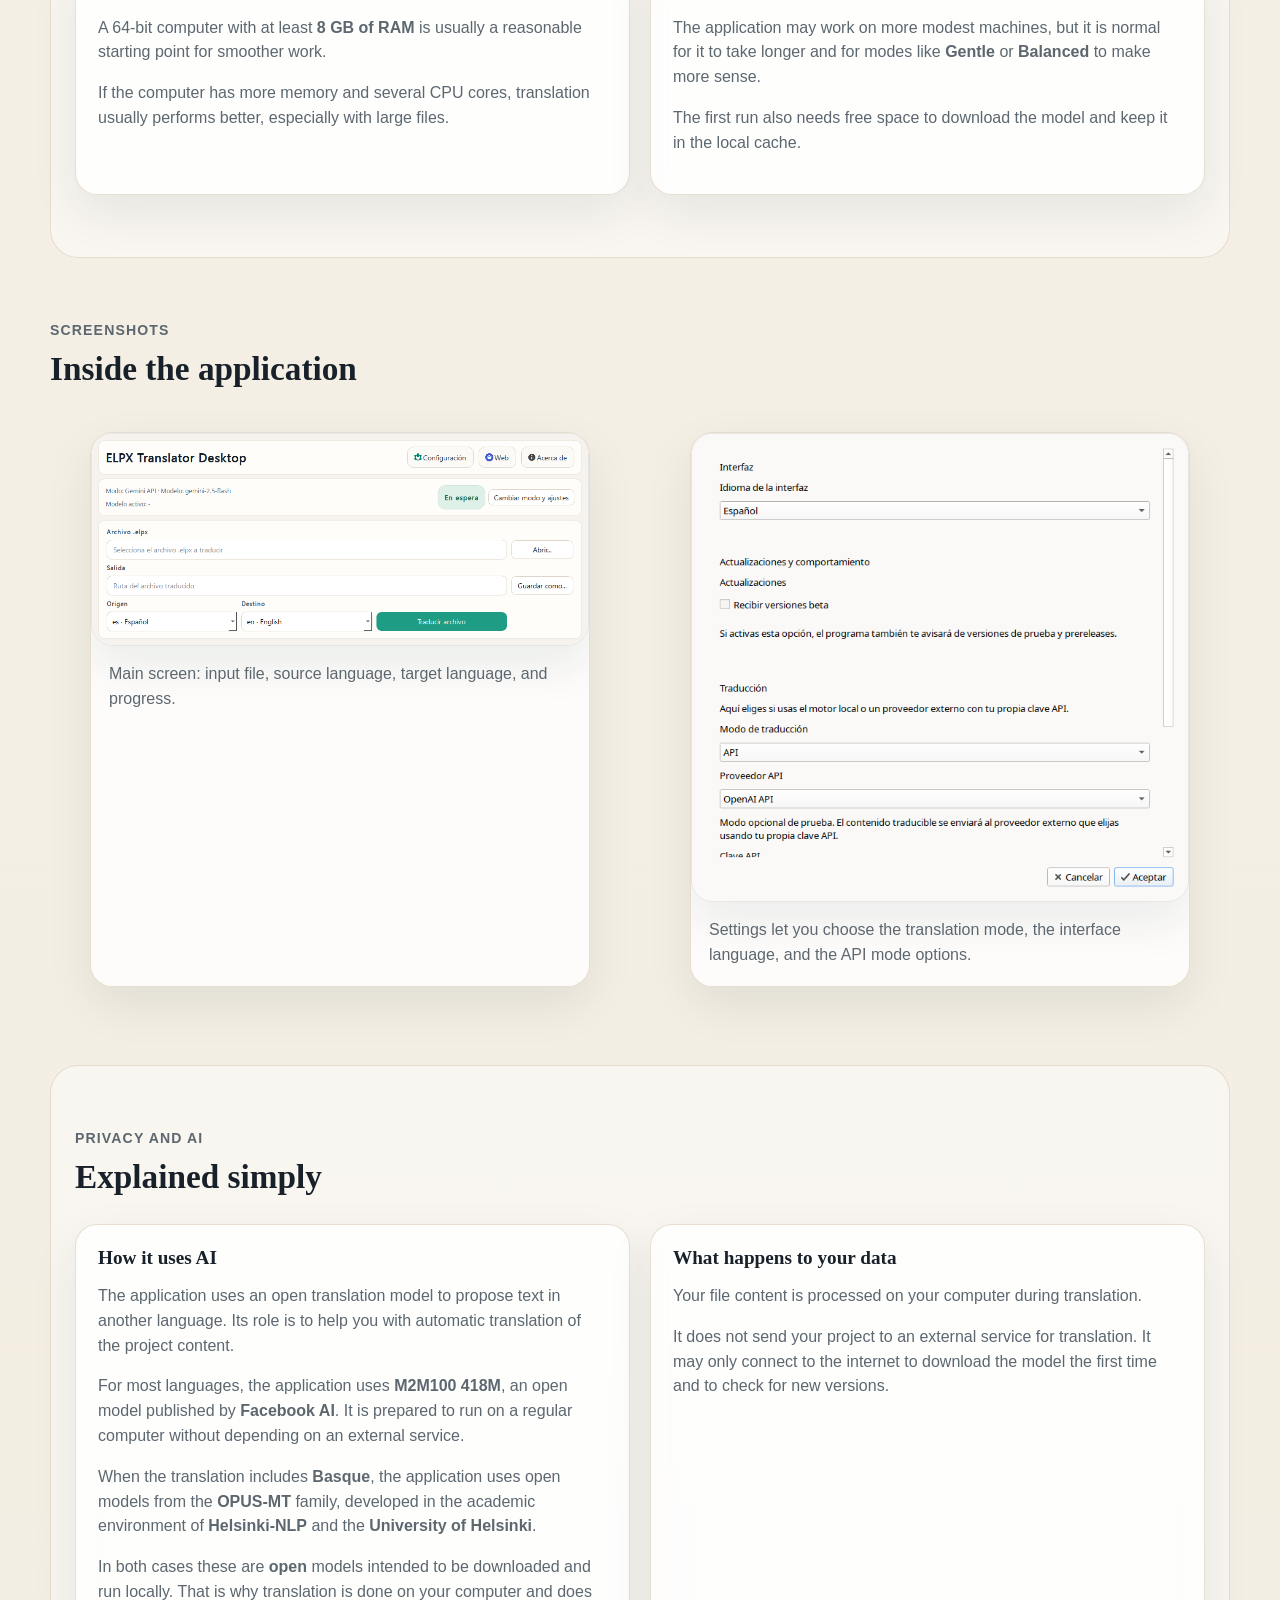
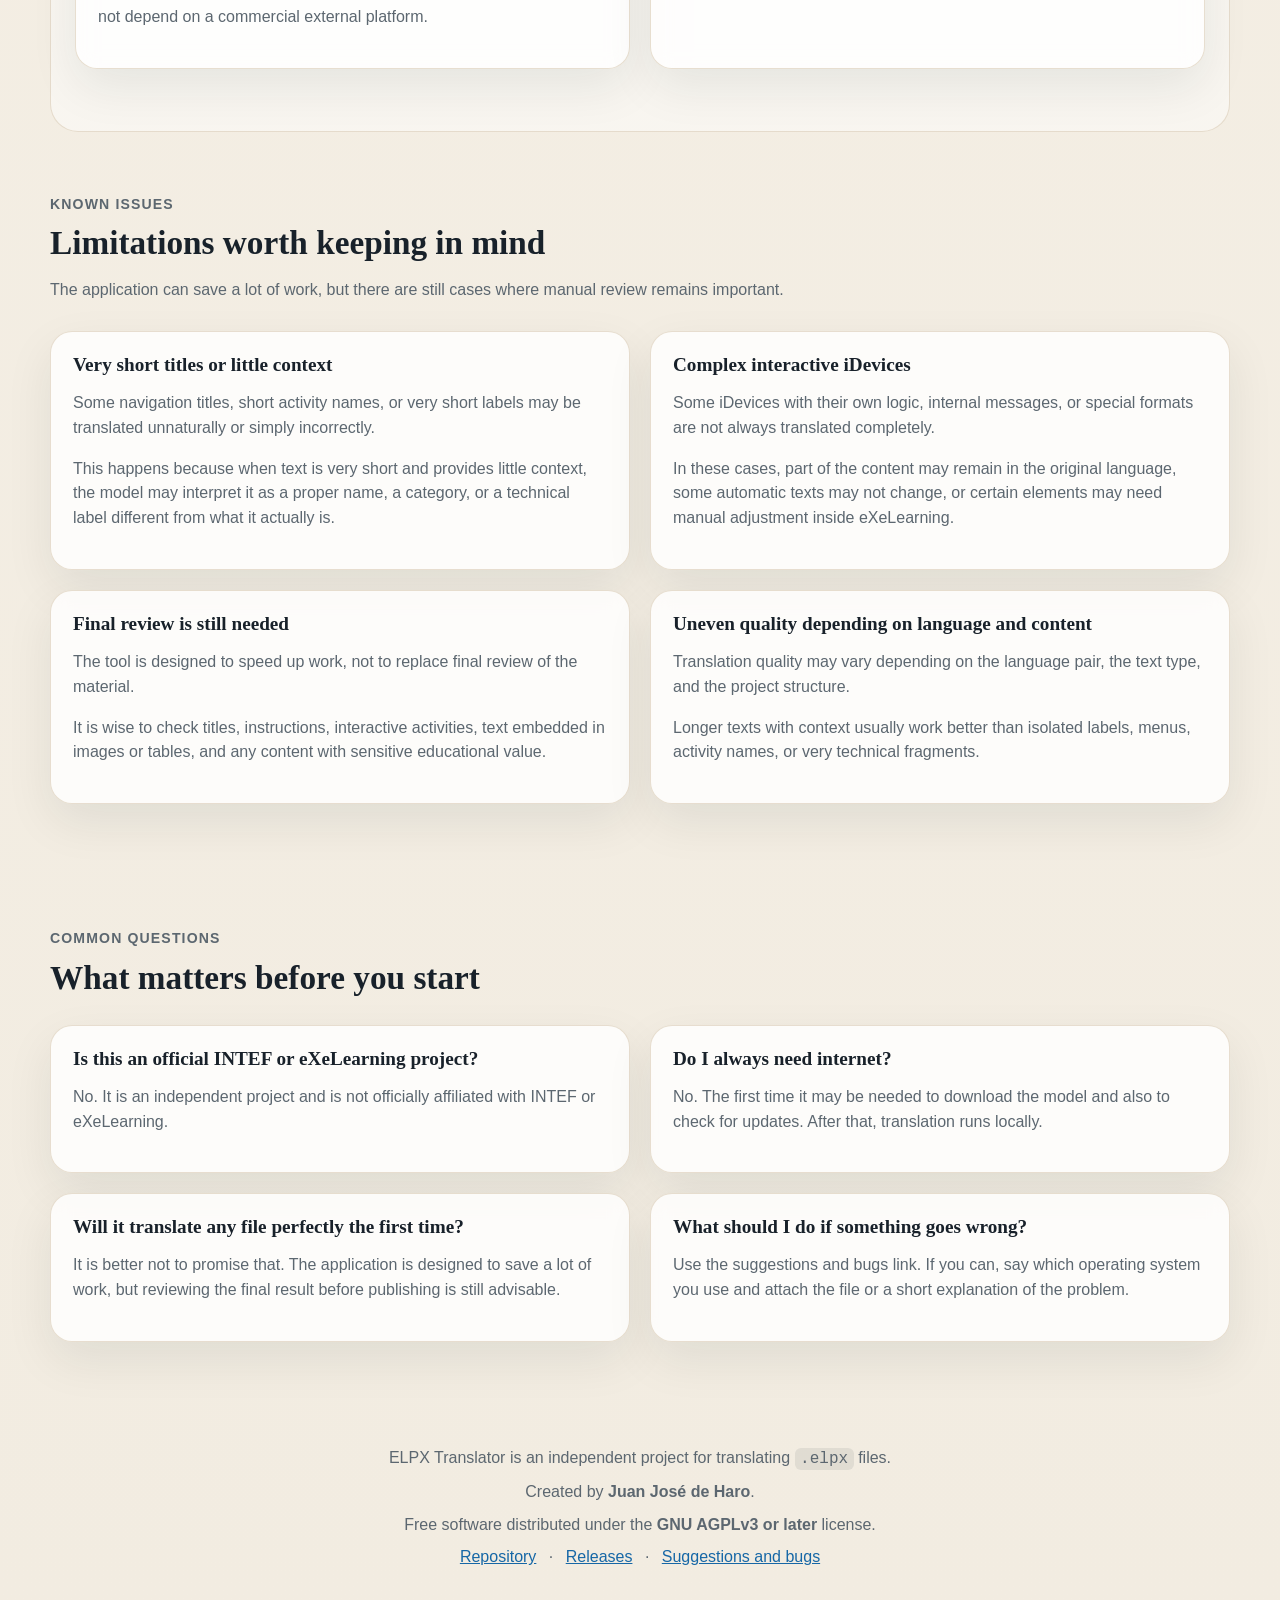
==== commit 219d72cc: "Update web language selectors" ====
--- a/index.html
+++ b/index.html
@@ -3,6 +3,9 @@
 <head>
   <meta charset="utf-8">
   <meta name="viewport" content="width=device-width, initial-scale=1">
+  <meta name="analytics-endpoint" content="https://bilateria.org/app/estadistica/elpx-translator-desktop/track.php">
+  <meta name="analytics-stats-url" content="https://bilateria.org/app/estadistica/elpx-translator-desktop/admin-stats.php">
+  <meta name="analytics-site-id" content="elpx-translator-desktop">
   <title>ELPX Translator</title>
   <meta name="description" content="Herramienta para traducir archivos .elpx en versión de escritorio y versión web.">
   <link rel="icon" href="src/elpx_translator_desktop/assets/elpx-translator-desktop.svg" type="image/svg+xml">
@@ -23,7 +26,6 @@
         <a href="https://github.com/elpx-translator-desktop/elpx-translator-desktop.github.io/issues" target="_blank" rel="noopener noreferrer" data-i18n="nav_issues">Sugerencias y errores</a>
       </div>
       <label class="language-picker" for="language-picker">
-        <span data-i18n="language_label">Idioma</span>
         <select id="language-picker" aria-label="Idioma del sitio">
           <option value="es">Español</option>
           <option value="en">English</option>
@@ -313,6 +315,7 @@
     </p>
   </footer>
 
+  <script src="docs/analytics.js"></script>
   <script src="docs/site.js"></script>
 </body>
 </html>
